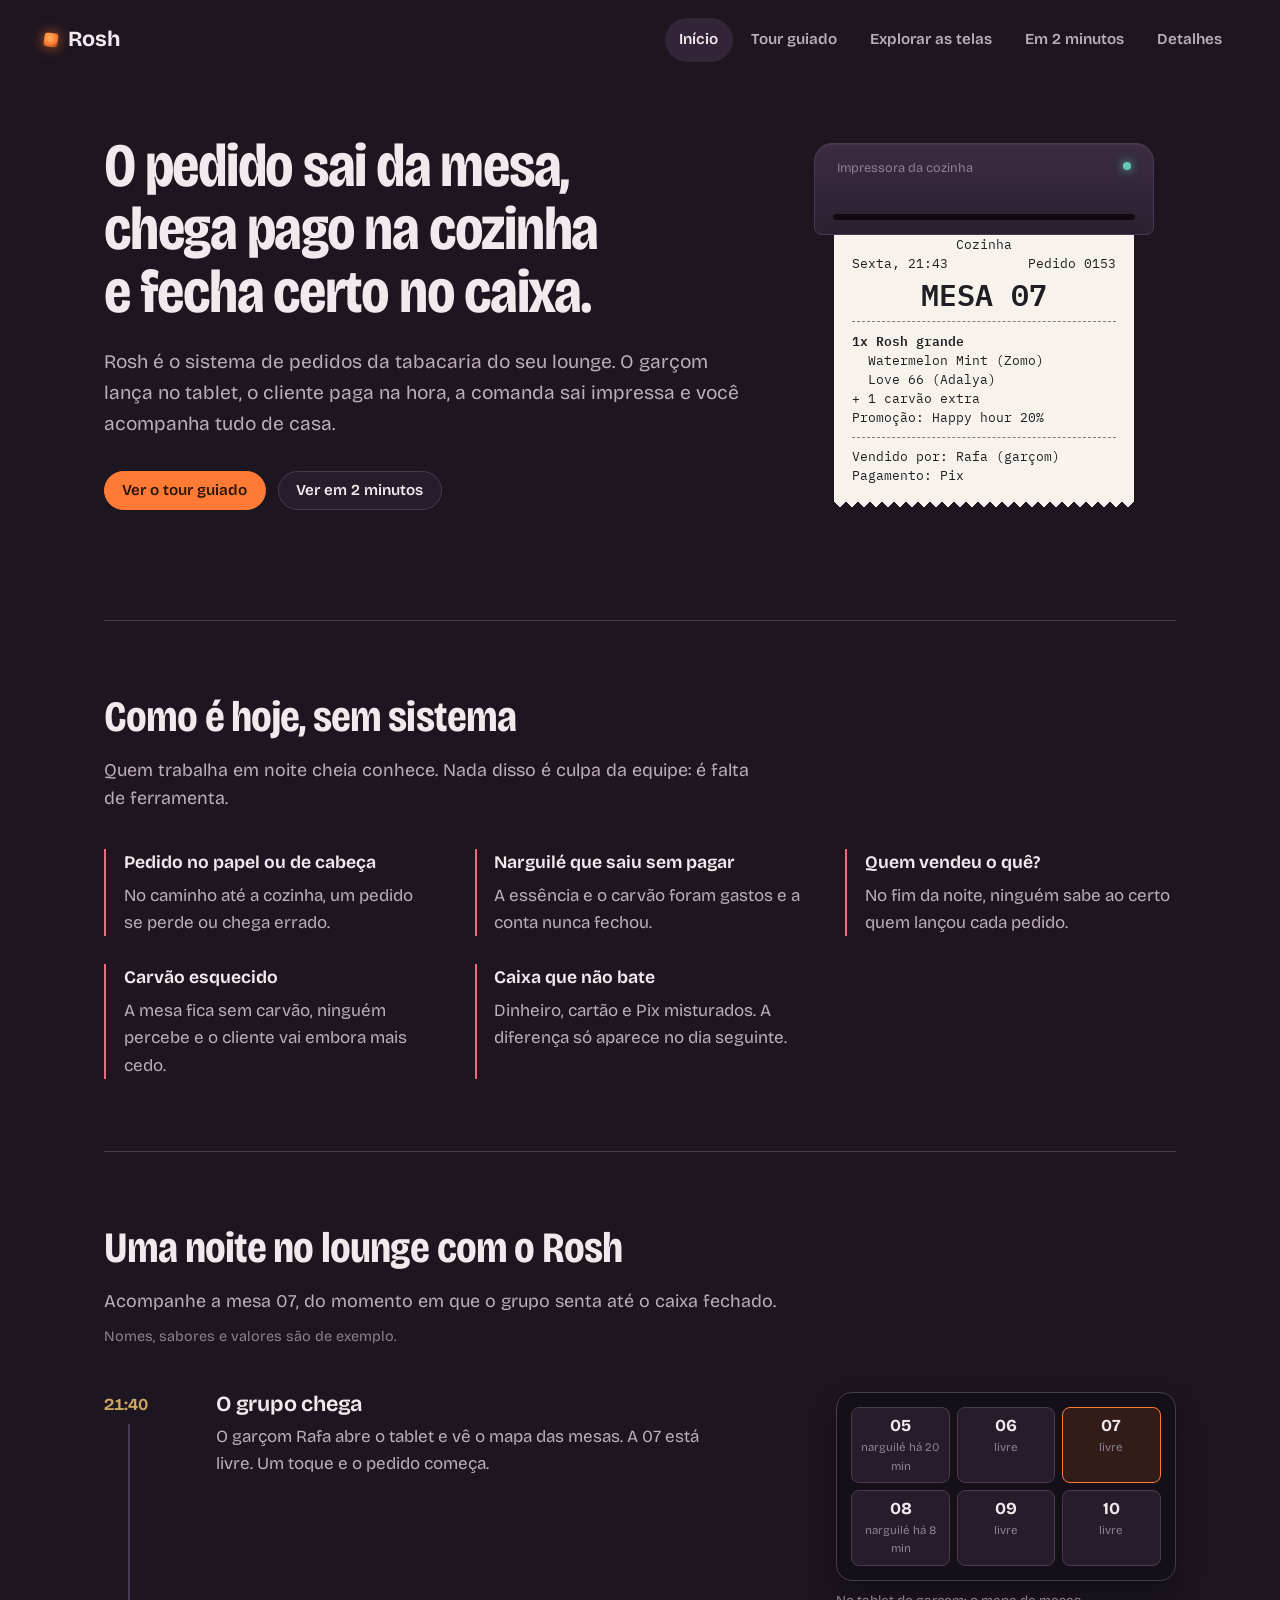
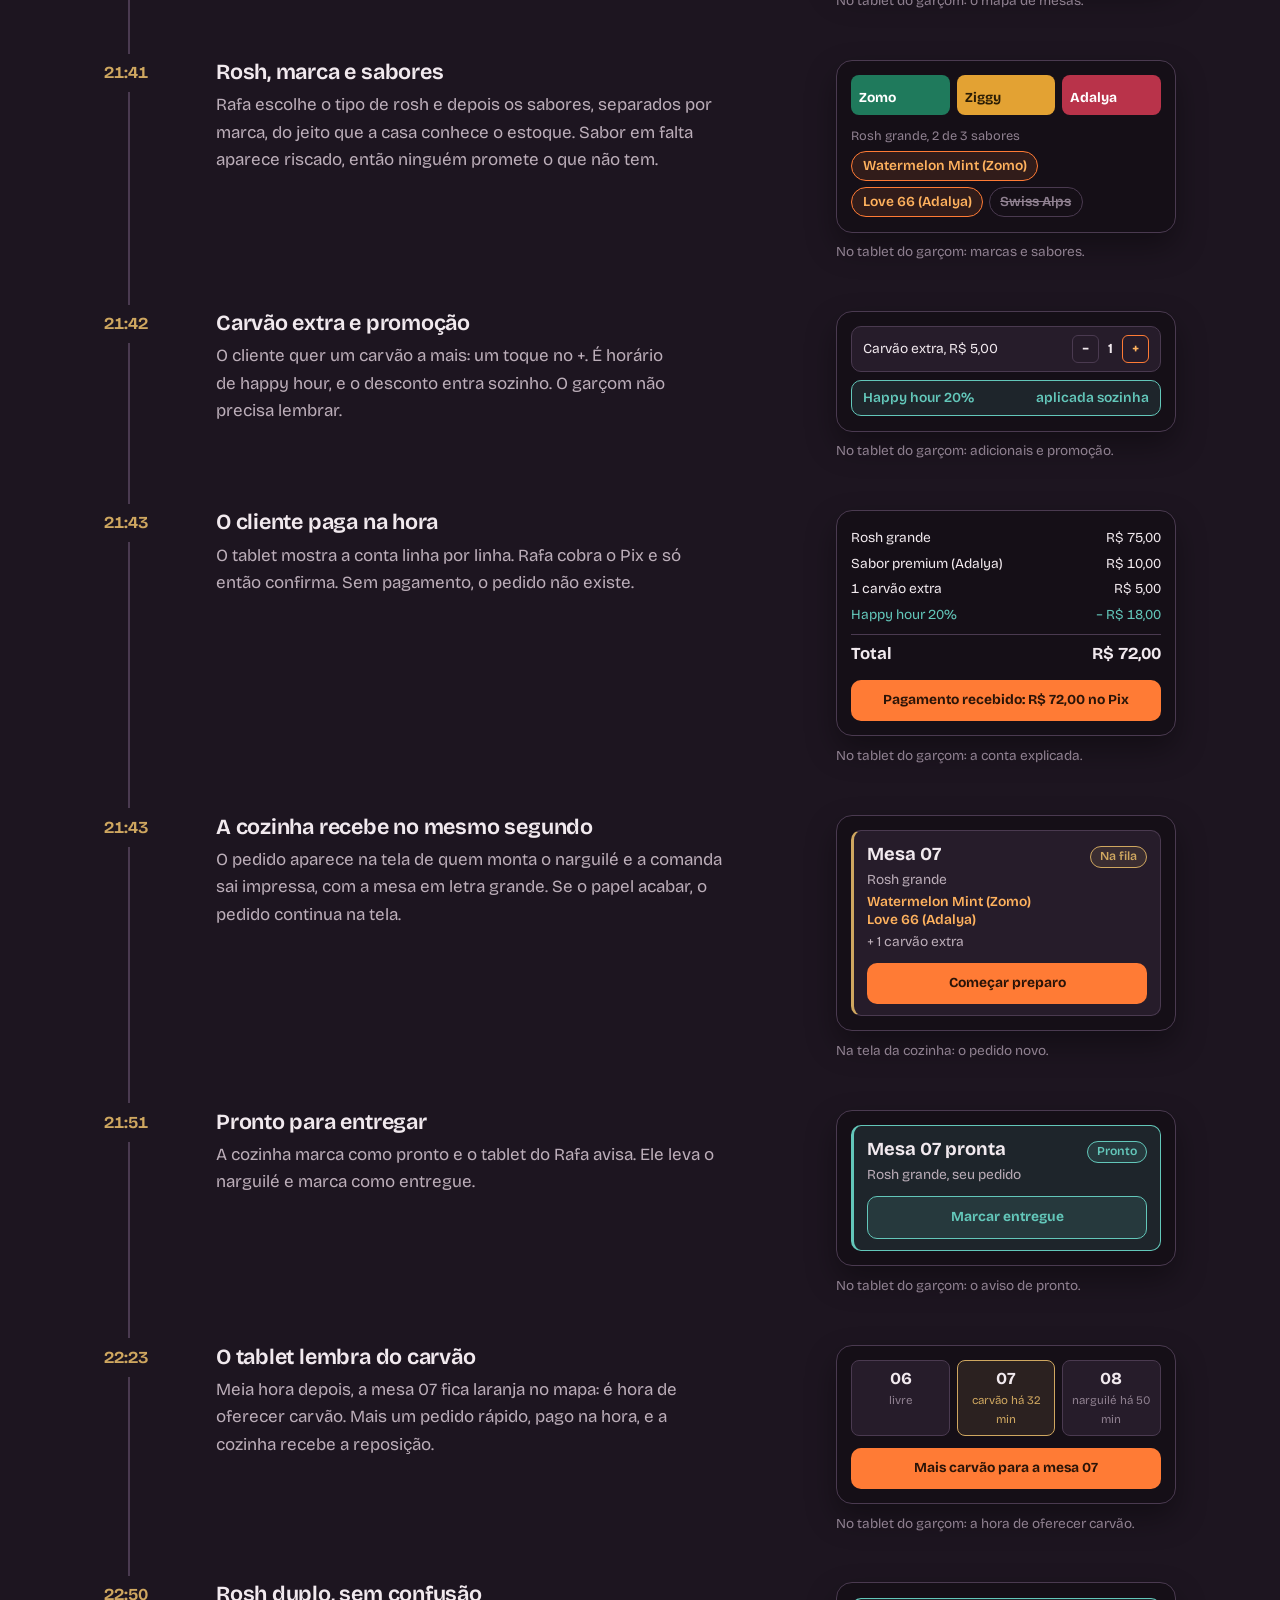
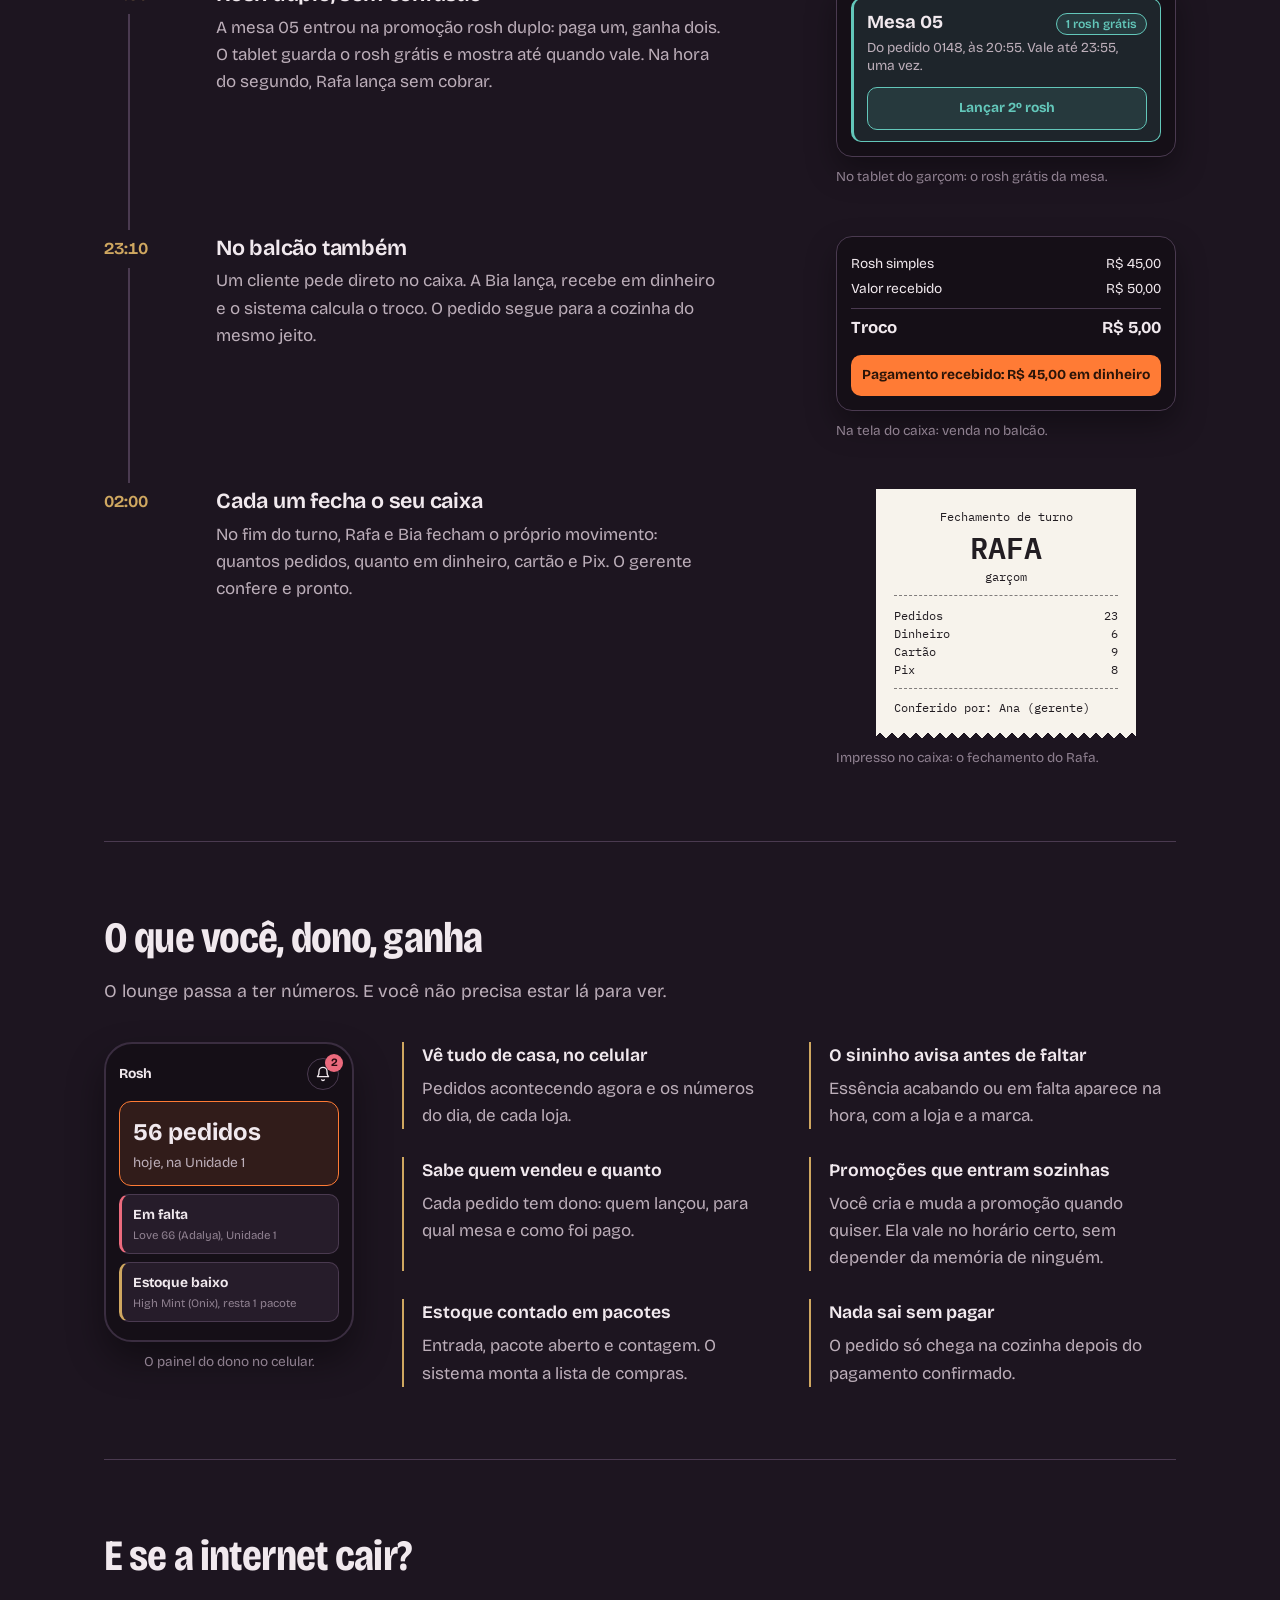
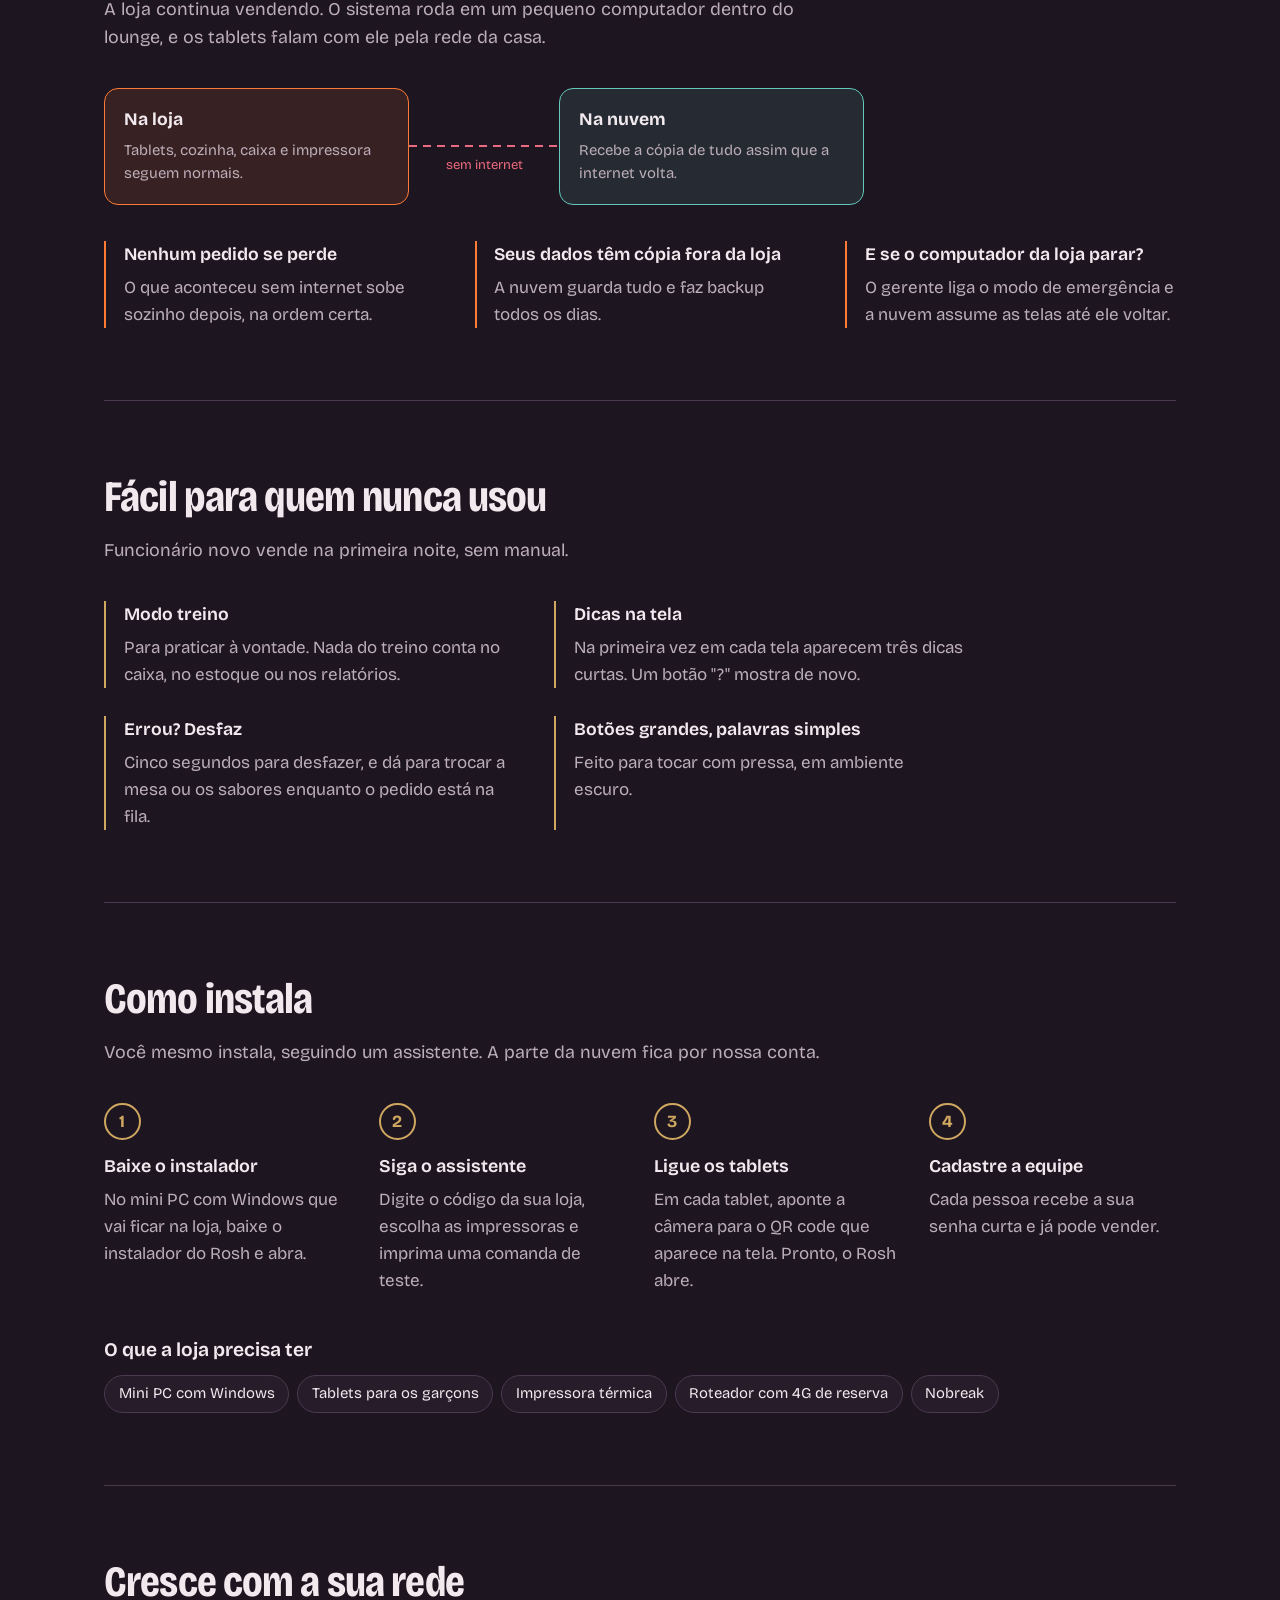
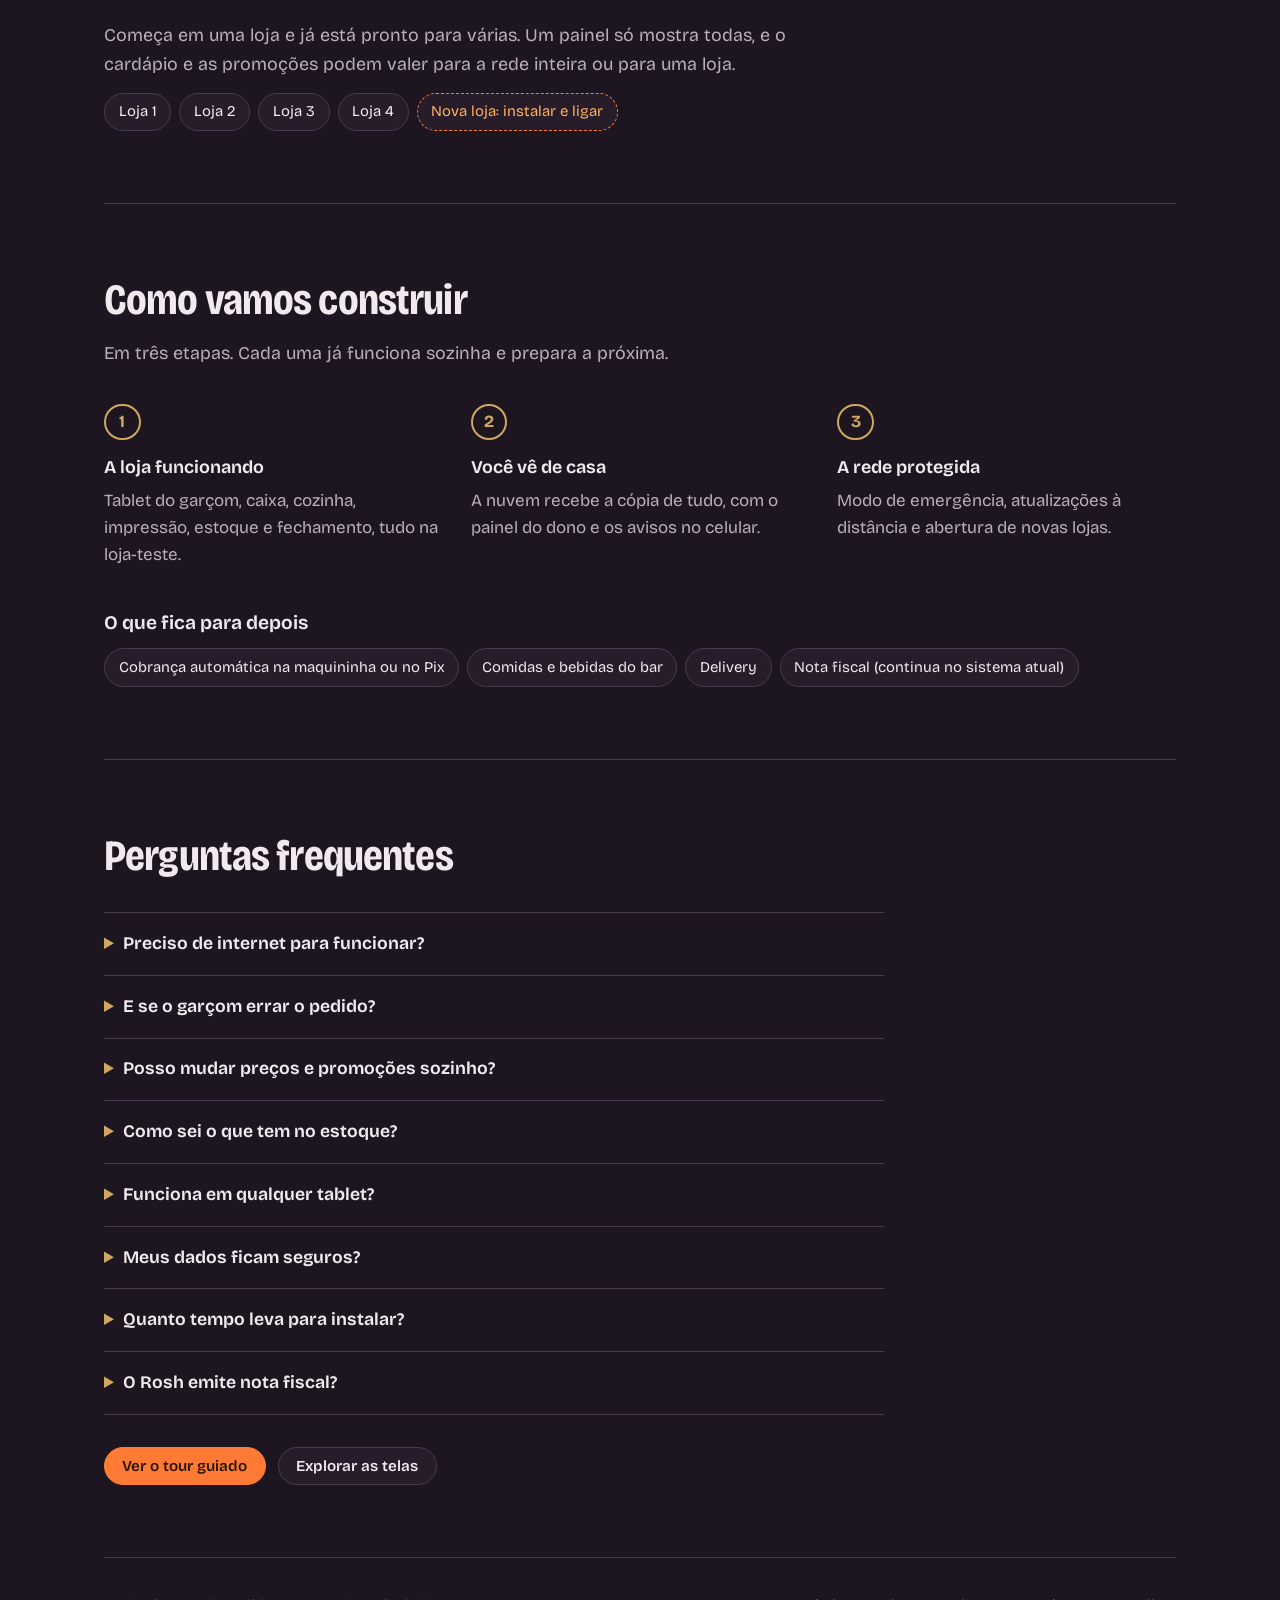
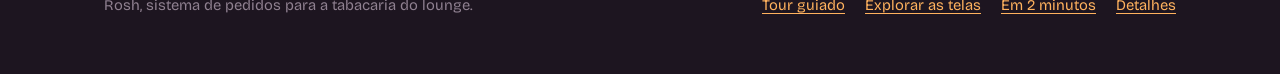
==== index.html @ 4d8fe128 "Apresentação do Rosh" ====
<!doctype html>
<html lang="pt-BR">
<head>
  <meta charset="utf-8">
  <meta name="viewport" content="width=device-width, initial-scale=1">
  <meta name="robots" content="noindex, nofollow">
  <title>Rosh: o sistema de pedidos do seu lounge</title>
  <meta name="description" content="Veja como o Rosh cuida dos pedidos de narguilé do lounge, do tablet do garçom ao fechamento do caixa.">
  <link rel="preconnect" href="https://fonts.googleapis.com">
  <link rel="preconnect" href="https://fonts.gstatic.com" crossorigin>
  <link rel="stylesheet" href="https://fonts.googleapis.com/css2?family=Bricolage+Grotesque:opsz,wdth,wght@12..96,75..100,200..800&family=IBM+Plex+Mono:wght@400;600&display=swap">
  <link rel="stylesheet" href="assets/base.css">
  <link rel="stylesheet" href="assets/nav.css">
  <link rel="stylesheet" href="assets/inicio.css">
  <link rel="stylesheet" href="assets/inicio-secoes.css">
  <link rel="stylesheet" href="assets/inicio-telas.css">
</head>
<body>

<header class="nav">
  <a class="nav__marca" href="index.html"><span class="nav__brasa" aria-hidden="true"></span>Rosh</a>
  <nav aria-label="Páginas da apresentação">
    <ul class="nav__links">
      <li><a class="nav__link" href="index.html" aria-current="page">Início</a></li>
      <li><a class="nav__link" href="tour.html">Tour guiado</a></li>
      <li><a class="nav__link" href="previa.html">Explorar as telas</a></li>
      <li><a class="nav__link" href="animacao.html">Em 2 minutos</a></li>
      <li><a class="nav__link" href="especificacao.html">Detalhes</a></li>
    </ul>
  </nav>
</header>

<main class="pagina">

  <section class="abre" aria-labelledby="titulo">
    <div>
      <h1 class="abre__titulo" id="titulo">O pedido sai da mesa, chega pago na cozinha e fecha certo no caixa.</h1>
      <p class="abre__lide">Rosh é o sistema de pedidos da tabacaria do seu lounge. O garçom lança no tablet, o cliente paga na hora, a comanda sai impressa e você acompanha tudo de casa.</p>
      <div class="abre__acoes">
        <a class="botao botao--brasa" href="tour.html">Ver o tour guiado</a>
        <a class="botao" href="animacao.html">Ver em 2 minutos</a>
      </div>
    </div>
    <div class="imp" aria-label="Exemplo de comanda impressa na cozinha">
      <div class="imp__corpo" aria-hidden="true">
        <span class="imp__nome">Impressora da cozinha</span><span class="imp__luz"></span><span class="imp__fenda"></span>
      </div>
      <div class="imp__saida">
        <div class="comanda">
          <div class="comanda__centro">Cozinha</div>
          <div class="comanda__linha"><span>Sexta, 21:43</span><span>Pedido 0153</span></div>
          <div class="comanda__mesa">MESA 07</div>
          <hr class="comanda__corte">
          <div><strong>1x Rosh grande</strong></div>
          <div>&nbsp;&nbsp;Watermelon Mint (Zomo)</div>
          <div>&nbsp;&nbsp;Love 66 (Adalya)</div>
          <div>+ 1 carvão extra</div>
          <div>Promoção: Happy hour 20%</div>
          <hr class="comanda__corte">
          <div>Vendido por: Rafa (garçom)</div>
          <div>Pagamento: Pix</div>
        </div>
      </div>
    </div>
  </section>

  <section class="parte" aria-labelledby="hoje">
    <h2 class="parte__titulo" id="hoje">Como é hoje, sem sistema</h2>
    <p class="parte__lide">Quem trabalha em noite cheia conhece. Nada disso é culpa da equipe: é falta de ferramenta.</p>
    <ul class="pontos pontos--dor">
      <li><strong>Pedido no papel ou de cabeça</strong><span>No caminho até a cozinha, um pedido se perde ou chega errado.</span></li>
      <li><strong>Narguilé que saiu sem pagar</strong><span>A essência e o carvão foram gastos e a conta nunca fechou.</span></li>
      <li><strong>Quem vendeu o quê?</strong><span>No fim da noite, ninguém sabe ao certo quem lançou cada pedido.</span></li>
      <li><strong>Carvão esquecido</strong><span>A mesa fica sem carvão, ninguém percebe e o cliente vai embora mais cedo.</span></li>
      <li><strong>Caixa que não bate</strong><span>Dinheiro, cartão e Pix misturados. A diferença só aparece no dia seguinte.</span></li>
    </ul>
  </section>

  <section class="parte" aria-labelledby="noite">
    <h2 class="parte__titulo" id="noite">Uma noite no lounge com o Rosh</h2>
    <p class="parte__lide">Acompanhe a mesa 07, do momento em que o grupo senta até o caixa fechado.</p>
    <p class="parte__nota">Nomes, sabores e valores são de exemplo.</p>

    <ol class="noite">
      <li class="passo">
        <p class="passo__hora">21:40</p>
        <div><h3 class="passo__titulo">O grupo chega</h3><p class="passo__texto">O garçom Rafa abre o tablet e vê o mapa das mesas. A 07 está livre. Um toque e o pedido começa.</p></div>
        <figure class="tela"><div class="tela__vidro" aria-hidden="true">
          <div class="t-mesas">
            <div class="t-mesa"><b>05</b><small>narguilé há 20 min</small></div>
            <div class="t-mesa"><b>06</b><small>livre</small></div>
            <div class="t-mesa t-mesa--escolhida"><b>07</b><small>livre</small></div>
            <div class="t-mesa"><b>08</b><small>narguilé há 8 min</small></div>
            <div class="t-mesa"><b>09</b><small>livre</small></div>
            <div class="t-mesa"><b>10</b><small>livre</small></div>
          </div>
        </div><figcaption>No tablet do garçom: o mapa de mesas.</figcaption></figure>
      </li>

      <li class="passo">
        <p class="passo__hora">21:41</p>
        <div><h3 class="passo__titulo">Rosh, marca e sabores</h3><p class="passo__texto">Rafa escolhe o tipo de rosh e depois os sabores, separados por marca, do jeito que a casa conhece o estoque. Sabor em falta aparece riscado, então ninguém promete o que não tem.</p></div>
        <figure class="tela"><div class="tela__vidro" aria-hidden="true">
          <div class="t-marcas t-bloco"><div class="t-marca t-marca--zomo">Zomo</div><div class="t-marca t-marca--ziggy">Ziggy</div><div class="t-marca t-marca--adalya">Adalya</div></div>
          <p class="t-rotulo">Rosh grande, 2 de 3 sabores</p>
          <div class="t-chips"><span class="t-chip">Watermelon Mint (Zomo)</span><span class="t-chip">Love 66 (Adalya)</span><span class="t-chip t-chip--falta">Swiss Alps</span></div>
        </div><figcaption>No tablet do garçom: marcas e sabores.</figcaption></figure>
      </li>

      <li class="passo">
        <p class="passo__hora">21:42</p>
        <div><h3 class="passo__titulo">Carvão extra e promoção</h3><p class="passo__texto">O cliente quer um carvão a mais: um toque no +. É horário de happy hour, e o desconto entra sozinho. O garçom não precisa lembrar.</p></div>
        <figure class="tela"><div class="tela__vidro" aria-hidden="true">
          <div class="t-qtd"><span>Carvão extra, R$ 5,00</span><span class="t-qtd__botoes"><span>−</span>1<span>+</span></span></div>
          <div class="t-promo"><span>Happy hour 20%</span><span>aplicada sozinha</span></div>
        </div><figcaption>No tablet do garçom: adicionais e promoção.</figcaption></figure>
      </li>

      <li class="passo">
        <p class="passo__hora">21:43</p>
        <div><h3 class="passo__titulo">O cliente paga na hora</h3><p class="passo__texto">O tablet mostra a conta linha por linha. Rafa cobra o Pix e só então confirma. Sem pagamento, o pedido não existe.</p></div>
        <figure class="tela"><div class="tela__vidro" aria-hidden="true">
          <div class="t-linha"><span>Rosh grande</span><span>R$ 75,00</span></div>
          <div class="t-linha"><span>Sabor premium (Adalya)</span><span>R$ 10,00</span></div>
          <div class="t-linha"><span>1 carvão extra</span><span>R$ 5,00</span></div>
          <div class="t-linha t-linha--desconto"><span>Happy hour 20%</span><span>− R$ 18,00</span></div>
          <div class="t-linha t-linha--total"><span>Total</span><span>R$ 72,00</span></div>
          <div class="t-botao">Pagamento recebido: R$ 72,00 no Pix</div>
        </div><figcaption>No tablet do garçom: a conta explicada.</figcaption></figure>
      </li>

      <li class="passo">
        <p class="passo__hora">21:43</p>
        <div><h3 class="passo__titulo">A cozinha recebe no mesmo segundo</h3><p class="passo__texto">O pedido aparece na tela de quem monta o narguilé e a comanda sai impressa, com a mesa em letra grande. Se o papel acabar, o pedido continua na tela.</p></div>
        <figure class="tela"><div class="tela__vidro" aria-hidden="true">
          <div class="t-cartao">
            <div class="t-cartao__topo"><b>Mesa 07</b><span class="t-estado">Na fila</span></div>
            <p>Rosh grande</p>
            <p class="t-destaque">Watermelon Mint (Zomo)<br>Love 66 (Adalya)</p>
            <p>+ 1 carvão extra</p>
            <div class="t-botao">Começar preparo</div>
          </div>
        </div><figcaption>Na tela da cozinha: o pedido novo.</figcaption></figure>
      </li>

      <li class="passo">
        <p class="passo__hora">21:51</p>
        <div><h3 class="passo__titulo">Pronto para entregar</h3><p class="passo__texto">A cozinha marca como pronto e o tablet do Rafa avisa. Ele leva o narguilé e marca como entregue.</p></div>
        <figure class="tela"><div class="tela__vidro" aria-hidden="true">
          <div class="t-cartao t-cartao--vidro">
            <div class="t-cartao__topo"><b>Mesa 07 pronta</b><span class="t-estado t-estado--vidro">Pronto</span></div>
            <p>Rosh grande, seu pedido</p>
            <div class="t-botao t-botao--vidro">Marcar entregue</div>
          </div>
        </div><figcaption>No tablet do garçom: o aviso de pronto.</figcaption></figure>
      </li>

      <li class="passo">
        <p class="passo__hora">22:23</p>
        <div><h3 class="passo__titulo">O tablet lembra do carvão</h3><p class="passo__texto">Meia hora depois, a mesa 07 fica laranja no mapa: é hora de oferecer carvão. Mais um pedido rápido, pago na hora, e a cozinha recebe a reposição.</p></div>
        <figure class="tela"><div class="tela__vidro" aria-hidden="true">
          <div class="t-mesas">
            <div class="t-mesa"><b>06</b><small>livre</small></div>
            <div class="t-mesa t-mesa--carvao"><b>07</b><small>carvão há 32 min</small></div>
            <div class="t-mesa"><b>08</b><small>narguilé há 50 min</small></div>
          </div>
          <div class="t-botao">Mais carvão para a mesa 07</div>
        </div><figcaption>No tablet do garçom: a hora de oferecer carvão.</figcaption></figure>
      </li>

      <li class="passo">
        <p class="passo__hora">22:50</p>
        <div><h3 class="passo__titulo">Rosh duplo, sem confusão</h3><p class="passo__texto">A mesa 05 entrou na promoção rosh duplo: paga um, ganha dois. O tablet guarda o rosh grátis e mostra até quando vale. Na hora do segundo, Rafa lança sem cobrar.</p></div>
        <figure class="tela"><div class="tela__vidro" aria-hidden="true">
          <div class="t-cartao t-cartao--vidro">
            <div class="t-cartao__topo"><b>Mesa 05</b><span class="t-estado t-estado--vidro">1 rosh grátis</span></div>
            <p>Do pedido 0148, às 20:55. Vale até 23:55, uma vez.</p>
            <div class="t-botao t-botao--vidro">Lançar 2º rosh</div>
          </div>
        </div><figcaption>No tablet do garçom: o rosh grátis da mesa.</figcaption></figure>
      </li>

      <li class="passo">
        <p class="passo__hora">23:10</p>
        <div><h3 class="passo__titulo">No balcão também</h3><p class="passo__texto">Um cliente pede direto no caixa. A Bia lança, recebe em dinheiro e o sistema calcula o troco. O pedido segue para a cozinha do mesmo jeito.</p></div>
        <figure class="tela"><div class="tela__vidro" aria-hidden="true">
          <div class="t-linha"><span>Rosh simples</span><span>R$ 45,00</span></div>
          <div class="t-linha"><span>Valor recebido</span><span>R$ 50,00</span></div>
          <div class="t-linha t-linha--total"><span>Troco</span><span>R$ 5,00</span></div>
          <div class="t-botao">Pagamento recebido: R$ 45,00 em dinheiro</div>
        </div><figcaption>Na tela do caixa: venda no balcão.</figcaption></figure>
      </li>

      <li class="passo">
        <p class="passo__hora">02:00</p>
        <div><h3 class="passo__titulo">Cada um fecha o seu caixa</h3><p class="passo__texto">No fim do turno, Rafa e Bia fecham o próprio movimento: quantos pedidos, quanto em dinheiro, cartão e Pix. O gerente confere e pronto.</p></div>
        <figure class="tela">
          <div class="comanda" aria-hidden="true">
            <div class="comanda__centro">Fechamento de turno</div>
            <div class="comanda__mesa">RAFA</div>
            <div class="comanda__centro">garçom</div>
            <hr class="comanda__corte">
            <div class="comanda__linha"><span>Pedidos</span><span>23</span></div>
            <div class="comanda__linha"><span>Dinheiro</span><span>6</span></div>
            <div class="comanda__linha"><span>Cartão</span><span>9</span></div>
            <div class="comanda__linha"><span>Pix</span><span>8</span></div>
            <hr class="comanda__corte">
            <div>Conferido por: Ana (gerente)</div>
          </div>
          <figcaption>Impresso no caixa: o fechamento do Rafa.</figcaption>
        </figure>
      </li>
    </ol>
  </section>

  <section class="parte" aria-labelledby="dono">
    <h2 class="parte__titulo" id="dono">O que você, dono, ganha</h2>
    <p class="parte__lide">O lounge passa a ter números. E você não precisa estar lá para ver.</p>
    <div class="dono">
      <figure class="cel">
        <div class="cel__corpo" aria-hidden="true">
          <div class="cel__topo"><span>Rosh</span><span class="cel__sino"><svg viewBox="0 0 24 24" fill="none" stroke="currentColor" stroke-width="2"><path d="M6 8a6 6 0 0 1 12 0c0 7 3 8 3 8H3s3-1 3-8M10 20a2 2 0 0 0 4 0"/></svg><b>2</b></span></div>
          <div class="cel__numero"><b>56 pedidos</b><span>hoje, na Unidade 1</span></div>
          <div class="cel__aviso"><strong>Em falta</strong><small>Love 66 (Adalya), Unidade 1</small></div>
          <div class="cel__aviso cel__aviso--baixo"><strong>Estoque baixo</strong><small>High Mint (Onix), resta 1 pacote</small></div>
        </div>
        <figcaption>O painel do dono no celular.</figcaption>
      </figure>
      <ul class="pontos">
        <li><strong>Vê tudo de casa, no celular</strong><span>Pedidos acontecendo agora e os números do dia, de cada loja.</span></li>
        <li><strong>O sininho avisa antes de faltar</strong><span>Essência acabando ou em falta aparece na hora, com a loja e a marca.</span></li>
        <li><strong>Sabe quem vendeu e quanto</strong><span>Cada pedido tem dono: quem lançou, para qual mesa e como foi pago.</span></li>
        <li><strong>Promoções que entram sozinhas</strong><span>Você cria e muda a promoção quando quiser. Ela vale no horário certo, sem depender da memória de ninguém.</span></li>
        <li><strong>Estoque contado em pacotes</strong><span>Entrada, pacote aberto e contagem. O sistema monta a lista de compras.</span></li>
        <li><strong>Nada sai sem pagar</strong><span>O pedido só chega na cozinha depois do pagamento confirmado.</span></li>
      </ul>
    </div>
  </section>

  <section class="parte" aria-labelledby="internet">
    <h2 class="parte__titulo" id="internet">E se a internet cair?</h2>
    <p class="parte__lide">A loja continua vendendo. O sistema roda em um pequeno computador dentro do lounge, e os tablets falam com ele pela rede da casa.</p>
    <div class="elo" role="img" aria-label="A loja continua funcionando mesmo sem ligação com a nuvem">
      <div class="elo__lado elo__lado--loja"><strong>Na loja</strong><span>Tablets, cozinha, caixa e impressora seguem normais.</span></div>
      <div class="elo__fio"></div>
      <div class="elo__lado elo__lado--nuvem"><strong>Na nuvem</strong><span>Recebe a cópia de tudo assim que a internet volta.</span></div>
    </div>
    <ul class="pontos pontos--loja">
      <li><strong>Nenhum pedido se perde</strong><span>O que aconteceu sem internet sobe sozinho depois, na ordem certa.</span></li>
      <li><strong>Seus dados têm cópia fora da loja</strong><span>A nuvem guarda tudo e faz backup todos os dias.</span></li>
      <li><strong>E se o computador da loja parar?</strong><span>O gerente liga o modo de emergência e a nuvem assume as telas até ele voltar.</span></li>
    </ul>
  </section>

  <section class="parte" aria-labelledby="facil">
    <h2 class="parte__titulo" id="facil">Fácil para quem nunca usou</h2>
    <p class="parte__lide">Funcionário novo vende na primeira noite, sem manual.</p>
    <ul class="pontos pontos--pares">
      <li><strong>Modo treino</strong><span>Para praticar à vontade. Nada do treino conta no caixa, no estoque ou nos relatórios.</span></li>
      <li><strong>Dicas na tela</strong><span>Na primeira vez em cada tela aparecem três dicas curtas. Um botão "?" mostra de novo.</span></li>
      <li><strong>Errou? Desfaz</strong><span>Cinco segundos para desfazer, e dá para trocar a mesa ou os sabores enquanto o pedido está na fila.</span></li>
      <li><strong>Botões grandes, palavras simples</strong><span>Feito para tocar com pressa, em ambiente escuro.</span></li>
    </ul>
  </section>

  <section class="parte" aria-labelledby="instala">
    <h2 class="parte__titulo" id="instala">Como instala</h2>
    <p class="parte__lide">Você mesmo instala, seguindo um assistente. A parte da nuvem fica por nossa conta.</p>
    <ol class="numerados">
      <li><strong>Baixe o instalador</strong><span>No mini PC com Windows que vai ficar na loja, baixe o instalador do Rosh e abra.</span></li>
      <li><strong>Siga o assistente</strong><span>Digite o código da sua loja, escolha as impressoras e imprima uma comanda de teste.</span></li>
      <li><strong>Ligue os tablets</strong><span>Em cada tablet, aponte a câmera para o QR code que aparece na tela. Pronto, o Rosh abre.</span></li>
      <li><strong>Cadastre a equipe</strong><span>Cada pessoa recebe a sua senha curta e já pode vender.</span></li>
    </ol>
    <h3 class="subtitulo">O que a loja precisa ter</h3>
    <ul class="etiquetas">
      <li>Mini PC com Windows</li><li>Tablets para os garçons</li><li>Impressora térmica</li><li>Roteador com 4G de reserva</li><li>Nobreak</li>
    </ul>
  </section>

  <section class="parte" aria-labelledby="rede">
    <h2 class="parte__titulo" id="rede">Cresce com a sua rede</h2>
    <p class="parte__lide">Começa em uma loja e já está pronto para várias. Um painel só mostra todas, e o cardápio e as promoções podem valer para a rede inteira ou para uma loja.</p>
    <ul class="etiquetas etiquetas--nova">
      <li>Loja 1</li><li>Loja 2</li><li>Loja 3</li><li>Loja 4</li><li>Nova loja: instalar e ligar</li>
    </ul>
  </section>

  <section class="parte" aria-labelledby="etapas">
    <h2 class="parte__titulo" id="etapas">Como vamos construir</h2>
    <p class="parte__lide">Em três etapas. Cada uma já funciona sozinha e prepara a próxima.</p>
    <ol class="numerados">
      <li><strong>A loja funcionando</strong><span>Tablet do garçom, caixa, cozinha, impressão, estoque e fechamento, tudo na loja-teste.</span></li>
      <li><strong>Você vê de casa</strong><span>A nuvem recebe a cópia de tudo, com o painel do dono e os avisos no celular.</span></li>
      <li><strong>A rede protegida</strong><span>Modo de emergência, atualizações à distância e abertura de novas lojas.</span></li>
    </ol>
    <h3 class="subtitulo">O que fica para depois</h3>
    <ul class="etiquetas">
      <li>Cobrança automática na maquininha ou no Pix</li><li>Comidas e bebidas do bar</li><li>Delivery</li><li>Nota fiscal (continua no sistema atual)</li>
    </ul>
  </section>

  <section class="parte" aria-labelledby="perguntas">
    <h2 class="parte__titulo" id="perguntas">Perguntas frequentes</h2>
    <div class="faq">
      <details><summary>Preciso de internet para funcionar?</summary><p>Para vender, não. A loja funciona pela rede interna. A internet serve para você acompanhar de casa e para a cópia de segurança. Com um chip 4G de reserva no roteador, nem isso para.</p></details>
      <details><summary>E se o garçom errar o pedido?</summary><p>Ele tem cinco segundos para desfazer. Depois disso, ainda pode trocar a mesa ou os sabores enquanto a cozinha não começou. Para cancelar um pedido pago, ele pede ao gerente pelo tablet, e o gerente aprova até pelo celular.</p></details>
      <details><summary>Posso mudar preços e promoções sozinho?</summary><p>Sim. Na tela de configuração você cria e edita marcas, sabores, tipos de rosh, adicionais e promoções. A mudança aparece na hora nos tablets.</p></details>
      <details><summary>Como sei o que tem no estoque?</summary><p>Cada essência tem a quantidade de pacotes e um mínimo. A cozinha avisa quando abre um pacote, e o sininho mostra o que está acabando. A lista de compras se monta sozinha.</p></details>
      <details><summary>Funciona em qualquer tablet?</summary><p>Em tablets Android comuns, de 8 a 10 polegadas, com o navegador atualizado. Não precisa baixar nada em loja de aplicativos.</p></details>
      <details><summary>Meus dados ficam seguros?</summary><p>Cada pessoa entra com a própria senha curta, então ninguém vende no nome de outro. Só o gerente cancela pedido ou dá desconto fora das promoções, e tudo fica registrado. A nuvem guarda uma cópia com backup diário.</p></details>
      <details><summary>Quanto tempo leva para instalar?</summary><p>O assistente tem poucos passos. O que mais toma tempo é cadastrar o cardápio de verdade da casa: marcas, sabores, preços e a equipe. Combinamos isso juntos antes da primeira noite.</p></details>
      <details><summary>O Rosh emite nota fiscal?</summary><p>Não. O pagamento continua na sua maquininha ou no Pix, e a nota fiscal continua no sistema que você já usa. O Rosh registra quem vendeu, o valor e a forma de pagamento.</p></details>
    </div>
    <div class="fecho">
      <a class="botao botao--brasa" href="tour.html">Ver o tour guiado</a>
      <a class="botao" href="previa.html">Explorar as telas</a>
    </div>
  </section>

  <footer class="pe">
    <p>Rosh, sistema de pedidos para a tabacaria do lounge.</p>
    <nav aria-label="Outras páginas">
      <a href="tour.html">Tour guiado</a><a href="previa.html">Explorar as telas</a><a href="animacao.html">Em 2 minutos</a><a href="especificacao.html">Detalhes</a>
    </nav>
  </footer>
</main>

</body>
</html>
---- assets/base.css ----
/* Base visual compartilhada: especificacao.html e animacao.html */

:root {
  /* Ambiente do lounge */
  --fumo: #1d1520;
  --fumo-2: #261c2a;
  --fumo-3: #322537;
  --linha: #4a3a50;
  --texto: #f1e9ee;
  --texto-2: #bcaeb9;
  --texto-3: #8f8090;

  /* Cor com significado: brasa = loja, vidro = nuvem, latão = estrutura */
  --brasa: #ff7b35;
  --brasa-2: #ffb25e;
  --brasa-fundo: rgba(255, 123, 53, 0.12);
  --vidro: #63c7ba;
  --vidro-fundo: rgba(99, 199, 186, 0.12);
  --latao: #cfa760;
  --latao-fundo: rgba(207, 167, 96, 0.12);
  --recusa: #ec6a7d;
  --recusa-fundo: rgba(236, 106, 125, 0.12);

  /* Comanda térmica */
  --papel: #f7f3ec;
  --tinta: #221d22;

  --fonte: "Bricolage Grotesque", "Segoe UI", system-ui, sans-serif;
  --fonte-comanda: "IBM Plex Mono", "Consolas", monospace;

  --raio-s: 6px;
  --raio-m: 14px;
  --medida: 68ch;
}

*,
*::before,
*::after {
  box-sizing: border-box;
}

html {
  -webkit-text-size-adjust: 100%;
  scroll-behavior: smooth;
}

body {
  margin: 0;
  background: var(--fumo);
  color: var(--texto);
  font-family: var(--fonte);
  font-size: 1.0625rem;
  line-height: 1.6;
  font-optical-sizing: auto;
  -webkit-font-smoothing: antialiased;
}

h1,
h2,
h3,
h4 {
  font-family: var(--fonte);
  line-height: 1.12;
  margin: 0;
  text-wrap: balance;
}

p {
  margin: 0;
  text-wrap: pretty;
}

a {
  color: var(--brasa-2);
  text-decoration-thickness: 1px;
  text-underline-offset: 3px;
}

a:hover {
  color: var(--texto);
}

:focus-visible {
  outline: 2px solid var(--brasa-2);
  outline-offset: 3px;
  border-radius: 4px;
}

::selection {
  background: var(--brasa);
  color: var(--fumo);
}

.botao {
  display: inline-flex;
  align-items: center;
  gap: 0.5em;
  padding: 0.7em 1.15em;
  border-radius: 999px;
  border: 1px solid var(--linha);
  background: var(--fumo-2);
  color: var(--texto);
  font: 600 0.95rem/1 var(--fonte);
  text-decoration: none;
  cursor: pointer;
  transition: background-color 0.2s, border-color 0.2s;
}

.botao:hover {
  background: var(--fumo-3);
  border-color: var(--texto-3);
  color: var(--texto);
}

.botao--brasa {
  background: var(--brasa);
  border-color: var(--brasa);
  color: #2a1408;
}

.botao--brasa:hover {
  background: var(--brasa-2);
  border-color: var(--brasa-2);
  color: #2a1408;
}

/* Links entre as páginas da apresentação */
.topo__links {
  display: flex;
  flex-wrap: wrap;
  justify-content: flex-end;
  gap: 0.5rem;
}

@media (max-width: 600px) {
  .topo__links .botao {
    font-size: 0.8rem;
    padding: 0.55em 0.8em;
  }
}

/* Comanda térmica: o papel que sai na cozinha */
.comanda {
  width: 100%;
  max-width: 300px;
  background: var(--papel);
  color: var(--tinta);
  font-family: var(--fonte-comanda);
  font-size: 0.82rem;
  line-height: 1.45;
  padding: 1.1rem 1.15rem 1.4rem;
  box-shadow: 0 18px 40px rgba(0, 0, 0, 0.45);
  /* Borda serrilhada do corte da bobina */
  -webkit-mask: linear-gradient(#000 0 0) top / 100% calc(100% - 8px) no-repeat,
    conic-gradient(from -45deg at bottom, #0000, #000 1deg 89deg, #0000 90deg) bottom / 12px 8px repeat-x;
  mask: linear-gradient(#000 0 0) top / 100% calc(100% - 8px) no-repeat,
    conic-gradient(from -45deg at bottom, #0000, #000 1deg 89deg, #0000 90deg) bottom / 12px 8px repeat-x;
}

.comanda__mesa {
  font-size: 1.9rem;
  font-weight: 600;
  line-height: 1.1;
  text-align: center;
  margin: 0.35rem 0 0.2rem;
}

.comanda__centro {
  text-align: center;
}

.comanda__corte {
  border: 0;
  border-top: 1px dashed currentColor;
  opacity: 0.55;
  margin: 0.6rem 0;
}

.comanda__linha {
  display: flex;
  justify-content: space-between;
  gap: 1rem;
}

.comanda strong {
  font-weight: 600;
}

@media (prefers-reduced-motion: reduce) {
  html {
    scroll-behavior: auto;
  }

  *,
  *::before,
  *::after {
    animation-duration: 0.01ms !important;
    animation-iteration-count: 1 !important;
    transition-duration: 0.01ms !important;
  }
}
---- assets/nav.css ----
/* Navegação compartilhada entre as páginas da apresentação */

.nav {
  display: flex;
  flex-wrap: wrap;
  align-items: center;
  justify-content: space-between;
  gap: 0.75rem 1.5rem;
  max-width: 1240px;
  margin: 0 auto;
  padding: 1.1rem 1.5rem;
}

.nav__marca {
  display: inline-flex;
  align-items: center;
  gap: 0.6rem;
  color: var(--texto);
  text-decoration: none;
  font-weight: 700;
  font-size: 1.35rem;
  letter-spacing: -0.01em;
}

/* Carvão aceso: o símbolo da marca */
.nav__brasa {
  width: 14px;
  height: 14px;
  border-radius: 3px;
  background: radial-gradient(circle at 40% 35%, var(--brasa-2), var(--brasa) 55%, #7a2a0c);
  box-shadow: 0 0 14px rgba(255, 123, 53, 0.7);
  transform: rotate(8deg);
}

.nav__links {
  display: flex;
  flex-wrap: wrap;
  gap: 0.25rem;
  margin: 0;
  padding: 0;
  list-style: none;
}

.nav__link {
  display: inline-flex;
  align-items: center;
  min-height: 2.75rem;
  padding: 0 0.95em;
  border-radius: 999px;
  color: var(--texto-2);
  font-weight: 600;
  font-size: 0.95rem;
  text-decoration: none;
}

.nav__link:hover {
  color: var(--texto);
  background: var(--fumo-2);
}

.nav__link[aria-current="page"] {
  color: var(--texto);
  background: var(--fumo-3);
}

@media (max-width: 600px) {
  .nav {
    padding: 0.9rem 1rem;
  }

  .nav__link {
    padding: 0 0.7em;
    font-size: 0.88rem;
  }
}

@media print {
  .nav__links {
    display: none;
  }
}
---- assets/inicio.css ----
/* Página inicial: a história de uma noite no lounge. Telinhas em inicio-telas.css; seções finais em inicio-secoes.css */

.pagina {
  max-width: 1120px;
  margin: 0 auto;
  padding: 0 1.5rem;
}

/* Abertura */
.abre {
  display: grid;
  grid-template-columns: minmax(0, 1.25fr) minmax(0, 0.75fr);
  gap: 3rem;
  align-items: start;
  padding: 3.5rem 0 4.5rem;
}

.abre__titulo {
  font-size: clamp(2.3rem, 4.8vw, 4rem);
  font-weight: 700;
  font-variation-settings: "wdth" 82;
  letter-spacing: -0.02em;
  line-height: 1.02;
}

.abre__lide {
  margin-top: 1.5rem;
  max-width: 54ch;
  font-size: 1.2rem;
  color: var(--texto-2);
}

.abre__acoes {
  display: flex;
  flex-wrap: wrap;
  gap: 0.75rem;
  margin-top: 2rem;
}

/* Impressora com a comanda saindo: o elemento marcante da página */
.imp {
  display: flex;
  flex-direction: column;
  align-items: center;
  padding-top: 0.5rem;
}

.imp__corpo {
  position: relative;
  z-index: 2;
  width: 100%;
  max-width: 340px;
  height: 92px;
  border-radius: 18px 18px 8px 8px;
  background: linear-gradient(180deg, #3a2d40, #2a2030);
  border: 1px solid var(--linha);
  box-shadow: inset 0 1px 0 rgba(255, 255, 255, 0.06);
}

.imp__nome {
  position: absolute;
  top: 14px;
  left: 22px;
  font-size: 0.8rem;
  color: var(--texto-3);
}

.imp__luz {
  position: absolute;
  top: 18px;
  right: 22px;
  width: 8px;
  height: 8px;
  border-radius: 50%;
  background: var(--vidro);
  box-shadow: 0 0 10px var(--vidro);
}

.imp__fenda {
  position: absolute;
  left: 18px;
  right: 18px;
  bottom: 14px;
  height: 6px;
  border-radius: 3px;
  background: #0f0a10;
}

.imp__saida {
  display: flex;
  justify-content: center;
  width: 100%;
  max-width: 300px;
  margin-top: -18px;
  padding-bottom: 40px;
  overflow: hidden;
}

.imp__saida .comanda {
  animation: sair-papel 2.6s steps(26, end) 0.5s both;
}

@keyframes sair-papel {
  from {
    transform: translateY(-100%);
  }
  to {
    transform: translateY(0);
  }
}

/* Partes da página */
.parte {
  padding: 4.5rem 0;
  border-top: 1px solid var(--linha);
}

.parte__titulo {
  font-size: clamp(1.9rem, 3.6vw, 2.7rem);
  font-weight: 700;
  font-variation-settings: "wdth" 82;
  letter-spacing: -0.02em;
}

.parte__lide {
  margin-top: 0.9rem;
  max-width: 60ch;
  font-size: 1.12rem;
  color: var(--texto-2);
}

.parte__nota {
  margin-top: 0.6rem;
  font-size: 0.9rem;
  color: var(--texto-3);
}

/* Listas de pontos curtos, com um fio colorido que diz o tom */
.pontos {
  display: grid;
  grid-template-columns: repeat(auto-fit, minmax(240px, 1fr));
  gap: 1.75rem 2.5rem;
  margin: 2.25rem 0 0;
  padding: 0;
  list-style: none;
}

.pontos li {
  padding-left: 1.1rem;
  border-left: 2px solid var(--latao);
}

.pontos--dor li {
  border-left-color: var(--recusa);
}

.pontos--loja li {
  border-left-color: var(--brasa);
}

/* Quatro pontos ficam melhor em dois pares do que em 3 + 1 */
.pontos--pares {
  grid-template-columns: repeat(2, minmax(0, 1fr));
  max-width: 860px;
}

.pontos strong {
  display: block;
  font-size: 1.1rem;
  font-weight: 650;
}

.pontos span {
  display: block;
  margin-top: 0.3rem;
  color: var(--texto-2);
}

/* A noite: sequência real, marcada pelo relógio */
.noite {
  margin: 2.75rem 0 0;
  padding: 0;
  list-style: none;
}

.passo {
  position: relative;
  display: grid;
  grid-template-columns: 5rem minmax(0, 1fr) minmax(0, 340px);
  gap: 1.5rem 2rem;
  align-items: start;
  padding-bottom: 3rem;
}

.passo::before {
  content: "";
  position: absolute;
  left: 1.5rem;
  top: 2rem;
  bottom: 0.4rem;
  border-left: 2px solid var(--linha);
}

.passo:last-child {
  padding-bottom: 0;
}

.passo:last-child::before {
  display: none;
}

.passo__hora {
  font-size: 1.05rem;
  font-weight: 650;
  font-variant-numeric: tabular-nums;
  color: var(--latao);
}

.passo__titulo {
  font-size: 1.35rem;
  font-weight: 650;
  letter-spacing: -0.01em;
}

.passo__texto {
  margin-top: 0.45rem;
  max-width: 46ch;
  color: var(--texto-2);
}

@media (max-width: 900px) {
  .abre {
    grid-template-columns: minmax(0, 1fr);
    gap: 2rem;
    padding-top: 2rem;
  }

  .passo {
    grid-template-columns: 4rem minmax(0, 1fr);
  }

  .passo .tela {
    grid-column: 2;
  }

  .passo::before {
    left: 1.2rem;
  }
}

@media (max-width: 600px) {
  body {
    font-size: 1rem;
  }

  .pagina {
    padding: 0 1rem;
  }

  .pontos--pares {
    grid-template-columns: minmax(0, 1fr);
  }

  .parte {
    padding: 3.25rem 0;
  }

  .passo {
    grid-template-columns: minmax(0, 1fr);
    gap: 0.6rem;
    padding-bottom: 2.5rem;
  }

  .passo .tela {
    grid-column: 1;
    margin-top: 0.4rem;
  }

  .passo::before {
    display: none;
  }
}
---- assets/inicio-secoes.css ----
/* Página inicial: dono, internet, instalação, etapas, perguntas e rodapé */

/* O que o dono ganha */
.dono {
  display: grid;
  grid-template-columns: 250px minmax(0, 1fr);
  gap: 3rem;
  align-items: start;
  margin-top: 2.25rem;
}

.dono .pontos {
  margin-top: 0;
}

/* Loja e nuvem quando a internet cai */
.elo {
  display: grid;
  grid-template-columns: minmax(0, 1fr) 150px minmax(0, 1fr);
  align-items: center;
  max-width: 760px;
  margin-top: 2.25rem;
}

.elo__lado {
  padding: 1.1rem 1.2rem;
  border-radius: var(--raio-m);
  border: 1px solid;
}

.elo__lado--loja {
  border-color: var(--brasa);
  background: var(--brasa-fundo);
}

.elo__lado--nuvem {
  border-color: var(--vidro);
  background: var(--vidro-fundo);
}

.elo__lado strong {
  display: block;
  font-size: 1.1rem;
}

.elo__lado span {
  display: block;
  margin-top: 0.25rem;
  font-size: 0.93rem;
  color: var(--texto-2);
}

.elo__fio {
  position: relative;
  height: 2px;
  background: repeating-linear-gradient(90deg, var(--recusa) 0 8px, transparent 8px 14px);
}

.elo__fio::after {
  content: "sem internet";
  position: absolute;
  left: 50%;
  top: 0.6rem;
  transform: translateX(-50%);
  white-space: nowrap;
  font-size: 0.82rem;
  color: var(--recusa);
}

/* Passos numerados: instalação e etapas são sequências de verdade */
.numerados {
  display: grid;
  grid-template-columns: repeat(auto-fit, minmax(210px, 1fr));
  gap: 1.75rem;
  margin: 2.25rem 0 0;
  padding: 0;
  list-style: none;
  counter-reset: n;
}

.numerados li {
  counter-increment: n;
}

.numerados li::before {
  content: counter(n);
  display: grid;
  place-items: center;
  width: 2.3rem;
  height: 2.3rem;
  margin-bottom: 0.8rem;
  border-radius: 50%;
  border: 2px solid var(--latao);
  font-weight: 700;
  color: var(--latao);
}

.numerados strong {
  display: block;
  font-size: 1.12rem;
  font-weight: 650;
}

.numerados span {
  display: block;
  margin-top: 0.3rem;
  color: var(--texto-2);
}

.subtitulo {
  margin-top: 2.75rem;
  font-size: 1.2rem;
  font-weight: 650;
}

.etiquetas {
  display: flex;
  flex-wrap: wrap;
  gap: 0.5rem;
  margin: 0.9rem 0 0;
  padding: 0;
  list-style: none;
}

.etiquetas li {
  padding: 0.4rem 0.85rem;
  border-radius: 999px;
  border: 1px solid var(--linha);
  background: var(--fumo-2);
  font-size: 0.93rem;
}

.etiquetas--nova li:last-child {
  border-style: dashed;
  border-color: var(--brasa);
  color: var(--brasa-2);
}

/* Perguntas frequentes */
.faq {
  max-width: 780px;
  margin-top: 2rem;
  border-top: 1px solid var(--linha);
}

.faq details {
  border-bottom: 1px solid var(--linha);
}

.faq summary {
  padding: 1.05rem 0;
  font-size: 1.1rem;
  font-weight: 650;
  cursor: pointer;
}

.faq summary::marker {
  color: var(--latao);
}

.faq p {
  padding: 0 0 1.2rem 1.15rem;
  max-width: 64ch;
  color: var(--texto-2);
}

.fecho {
  display: flex;
  flex-wrap: wrap;
  gap: 0.75rem;
  margin-top: 2rem;
}

.pe {
  display: flex;
  flex-wrap: wrap;
  justify-content: space-between;
  gap: 0.75rem 2rem;
  padding: 2.25rem 0 3.5rem;
  border-top: 1px solid var(--linha);
  font-size: 0.92rem;
  color: var(--texto-3);
}

.pe nav {
  display: flex;
  flex-wrap: wrap;
  gap: 0.4rem 1.25rem;
}

@media (max-width: 900px) {
  .dono {
    grid-template-columns: minmax(0, 1fr);
    gap: 2rem;
  }
}

@media (max-width: 600px) {
  .elo {
    grid-template-columns: minmax(0, 1fr);
    gap: 2.2rem;
  }

  .elo__fio {
    width: 2px;
    height: 2.2rem;
    margin: -1.6rem auto;
    background: repeating-linear-gradient(180deg, var(--recusa) 0 8px, transparent 8px 14px);
  }

  .elo__fio::after {
    left: 1rem;
    top: 0.5rem;
    transform: none;
  }
}
---- assets/inicio-telas.css ----
/* Página inicial: telinhas que ilustram cada passo da noite (recortes das telas do Rosh) */

.tela {
  margin: 0;
}

.tela__vidro {
  padding: 0.9rem;
  border-radius: 16px;
  border: 1px solid var(--linha);
  background: #150f17;
  box-shadow: 0 14px 30px rgba(0, 0, 0, 0.35);
  font-size: 0.86rem;
  line-height: 1.35;
}

.tela figcaption {
  margin-top: 0.55rem;
  font-size: 0.85rem;
  color: var(--texto-3);
}

.t-rotulo {
  margin: 0 0 0.45rem;
  font-size: 0.8rem;
  color: var(--texto-3);
}

.t-rotulo + .t-rotulo,
.t-bloco + .t-rotulo {
  margin-top: 0.75rem;
}

/* Mapa de mesas */
.t-mesas {
  display: grid;
  grid-template-columns: repeat(3, minmax(0, 1fr));
  gap: 0.4rem;
}

.t-mesa {
  padding: 0.45rem 0.3rem;
  border-radius: 8px;
  border: 1px solid var(--linha);
  background: var(--fumo-2);
  text-align: center;
}

.t-mesa b {
  display: block;
  font-size: 1.05rem;
}

.t-mesa small {
  font-size: 0.72rem;
  color: var(--texto-3);
}

.t-mesa--escolhida {
  border-color: var(--brasa);
  background: var(--brasa-fundo);
}

.t-mesa--carvao {
  border-color: var(--latao);
  background: var(--latao-fundo);
}

.t-mesa--carvao small {
  color: var(--latao);
}

/* Marcas e sabores */
.t-marcas {
  display: grid;
  grid-template-columns: repeat(3, minmax(0, 1fr));
  gap: 0.4rem;
}

.t-marca {
  padding: 0.85rem 0.5rem 0.45rem;
  border-radius: 8px;
  font-weight: 700;
  color: #fff;
}

.t-marca--zomo {
  background: #1f7a5c;
}

.t-marca--ziggy {
  background: #e3a233;
  color: #2b1d05;
}

.t-marca--adalya {
  background: #b9334a;
}

.t-chips {
  display: flex;
  flex-wrap: wrap;
  gap: 0.35rem;
}

.t-chip {
  padding: 0.3rem 0.65rem;
  border-radius: 999px;
  border: 1px solid var(--brasa);
  background: var(--brasa-fundo);
  color: var(--brasa-2);
  font-weight: 600;
}

.t-chip--falta {
  border-color: var(--linha);
  background: transparent;
  color: var(--texto-3);
  text-decoration: line-through;
}

/* Linhas de valor e ações */
.t-linha {
  display: flex;
  justify-content: space-between;
  gap: 1rem;
  padding: 0.22rem 0;
  font-variant-numeric: tabular-nums;
}

.t-linha--desconto {
  color: var(--vidro);
}

.t-linha--total {
  margin-top: 0.35rem;
  padding-top: 0.5rem;
  border-top: 1px solid var(--linha);
  font-size: 1.05rem;
  font-weight: 700;
}

.t-botao {
  margin-top: 0.7rem;
  padding: 0.7rem 0.6rem;
  border-radius: 10px;
  background: var(--brasa);
  color: #2a1408;
  font-weight: 700;
  text-align: center;
}

.t-botao--vidro {
  border: 1px solid var(--vidro);
  background: var(--vidro-fundo);
  color: var(--vidro);
}

.t-qtd {
  display: flex;
  align-items: center;
  justify-content: space-between;
  gap: 0.75rem;
  padding: 0.5rem 0.65rem;
  border-radius: 10px;
  border: 1px solid var(--linha);
  background: var(--fumo-2);
}

.t-qtd__botoes {
  display: flex;
  align-items: center;
  gap: 0.55rem;
  font-weight: 700;
}

.t-qtd__botoes span {
  display: grid;
  place-items: center;
  width: 1.7rem;
  height: 1.7rem;
  border-radius: 6px;
  border: 1px solid var(--linha);
}

.t-qtd__botoes span:last-child {
  border-color: var(--brasa);
  color: var(--brasa-2);
}

.t-promo {
  display: flex;
  justify-content: space-between;
  gap: 0.75rem;
  margin-top: 0.5rem;
  padding: 0.5rem 0.65rem;
  border-radius: 10px;
  border: 1px solid var(--vidro);
  background: var(--vidro-fundo);
  color: var(--vidro);
  font-weight: 600;
}

/* Cartões: pedido na cozinha, aviso e crédito */
.t-cartao {
  padding: 0.7rem 0.8rem;
  border-radius: 10px;
  border: 1px solid var(--linha);
  border-left: 3px solid var(--latao);
  background: var(--fumo-2);
}

.t-cartao--vidro {
  border-color: var(--vidro);
  border-left-color: var(--vidro);
  background: var(--vidro-fundo);
}

.t-cartao__topo {
  display: flex;
  justify-content: space-between;
  align-items: baseline;
  gap: 0.75rem;
}

.t-cartao__topo b {
  font-size: 1.15rem;
}

.t-cartao p {
  margin-top: 0.2rem;
  color: var(--texto-2);
}

.t-cartao .t-destaque {
  color: var(--brasa-2);
  font-weight: 600;
}

.t-estado {
  padding: 0.12rem 0.55rem;
  border-radius: 999px;
  border: 1px solid var(--latao);
  background: var(--latao-fundo);
  color: var(--latao);
  font-size: 0.76rem;
  font-weight: 600;
  white-space: nowrap;
}

.t-estado--vidro {
  border-color: var(--vidro);
  background: var(--vidro-fundo);
  color: var(--vidro);
}

.tela .comanda {
  max-width: 260px;
  margin: 0 auto;
  font-size: 0.78rem;
}

/* Celular do dono */
.cel {
  margin: 0;
}

.cel__corpo {
  padding: 0.9rem 0.8rem 1.1rem;
  border-radius: 28px;
  border: 2px solid #3a2d40;
  background: #150f17;
  box-shadow: 0 18px 36px rgba(0, 0, 0, 0.4);
  font-size: 0.86rem;
}

.cel__topo {
  display: flex;
  justify-content: space-between;
  align-items: center;
  margin-bottom: 0.7rem;
  font-weight: 700;
}

.cel__sino {
  position: relative;
  display: grid;
  place-items: center;
  width: 2rem;
  height: 2rem;
  border-radius: 50%;
  border: 1px solid var(--linha);
}

.cel__sino svg {
  width: 1rem;
  height: 1rem;
}

.cel__sino b {
  position: absolute;
  top: -0.3rem;
  right: -0.3rem;
  display: grid;
  place-items: center;
  min-width: 1.1rem;
  height: 1.1rem;
  border-radius: 999px;
  background: var(--recusa);
  color: #2b0a10;
  font-size: 0.7rem;
}

.cel__numero {
  padding: 0.7rem 0.8rem;
  border-radius: 12px;
  border: 1px solid var(--brasa);
  background: var(--brasa-fundo);
}

.cel__numero b {
  display: block;
  font-size: 1.5rem;
  font-variant-numeric: tabular-nums;
}

.cel__numero span {
  color: var(--texto-2);
}

.cel__aviso {
  margin-top: 0.5rem;
  padding: 0.55rem 0.7rem;
  border-radius: 10px;
  border: 1px solid var(--linha);
  border-left: 3px solid var(--recusa);
  background: var(--fumo-2);
}

.cel__aviso--baixo {
  border-left-color: var(--latao);
}

.cel__aviso small {
  display: block;
  color: var(--texto-3);
}

.cel figcaption {
  margin-top: 0.6rem;
  font-size: 0.85rem;
  color: var(--texto-3);
  text-align: center;
}

@media (max-width: 900px) {
  .cel {
    max-width: 250px;
  }
}
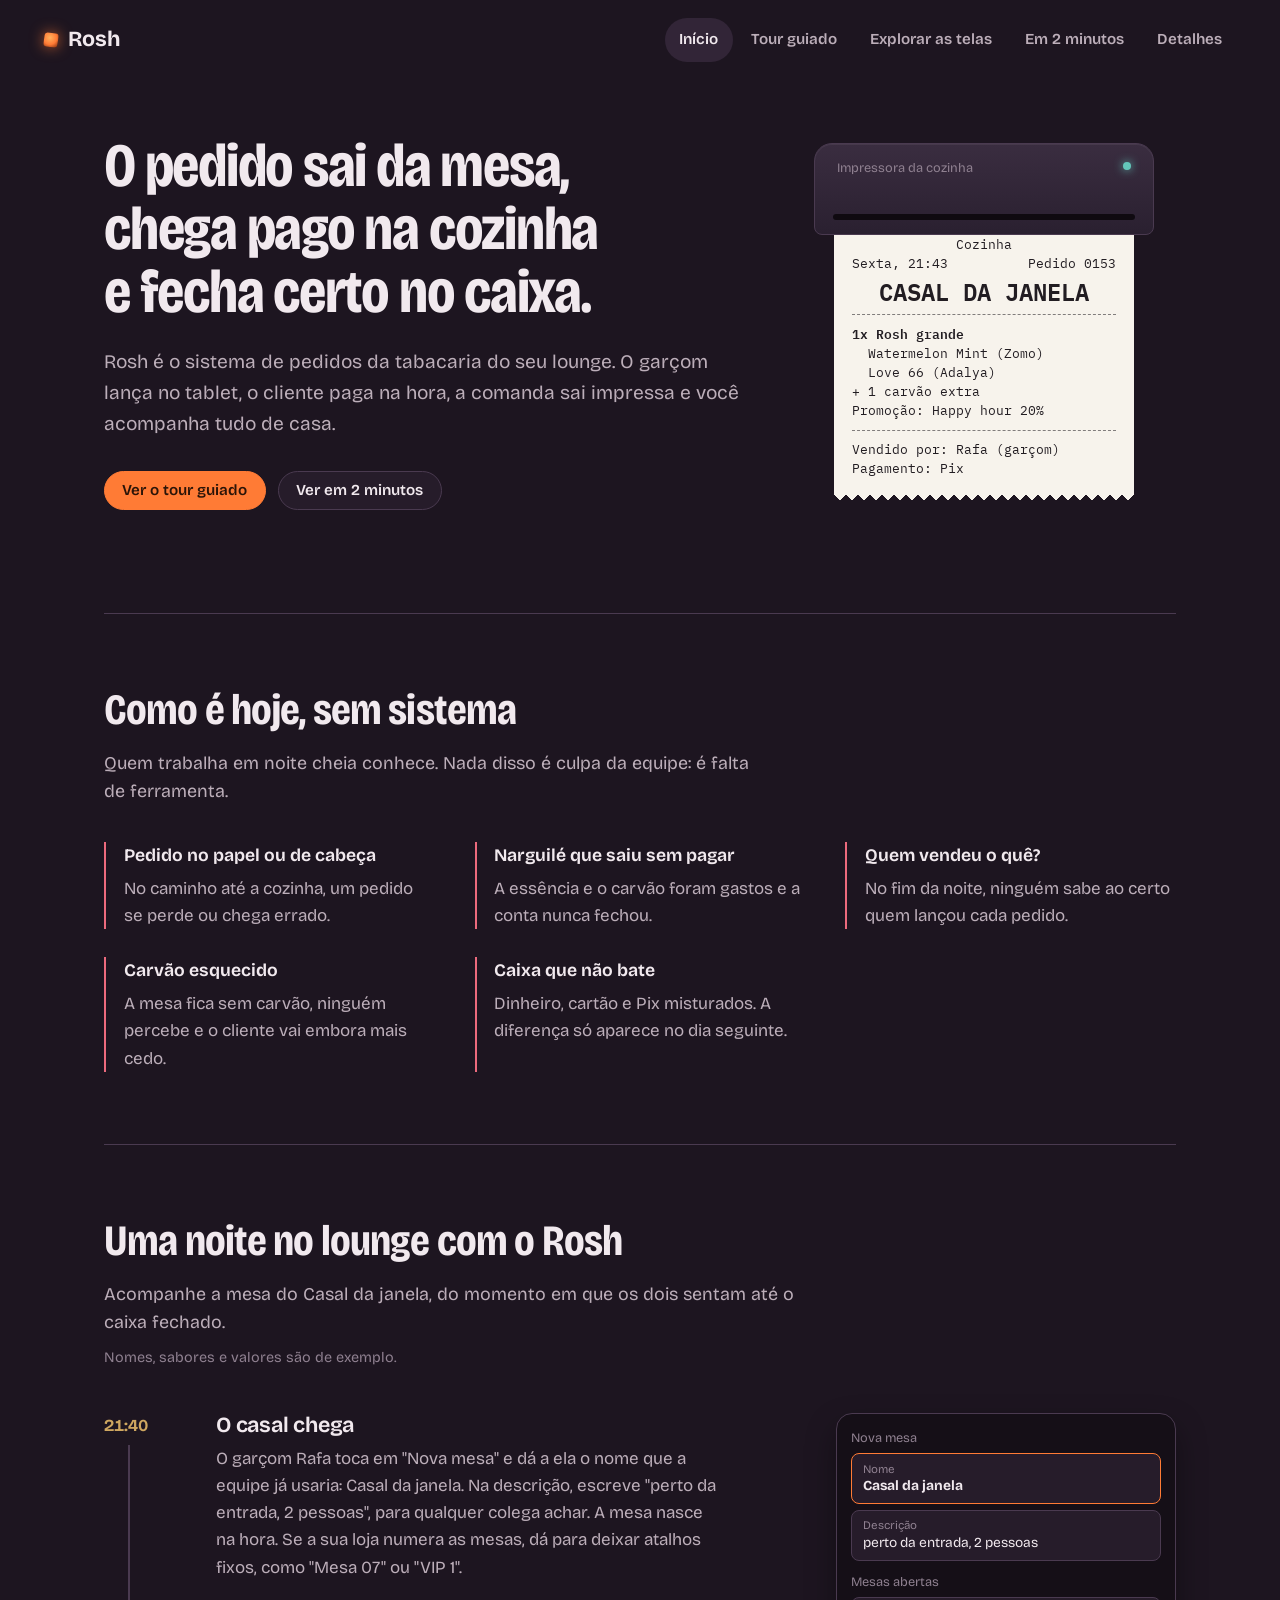
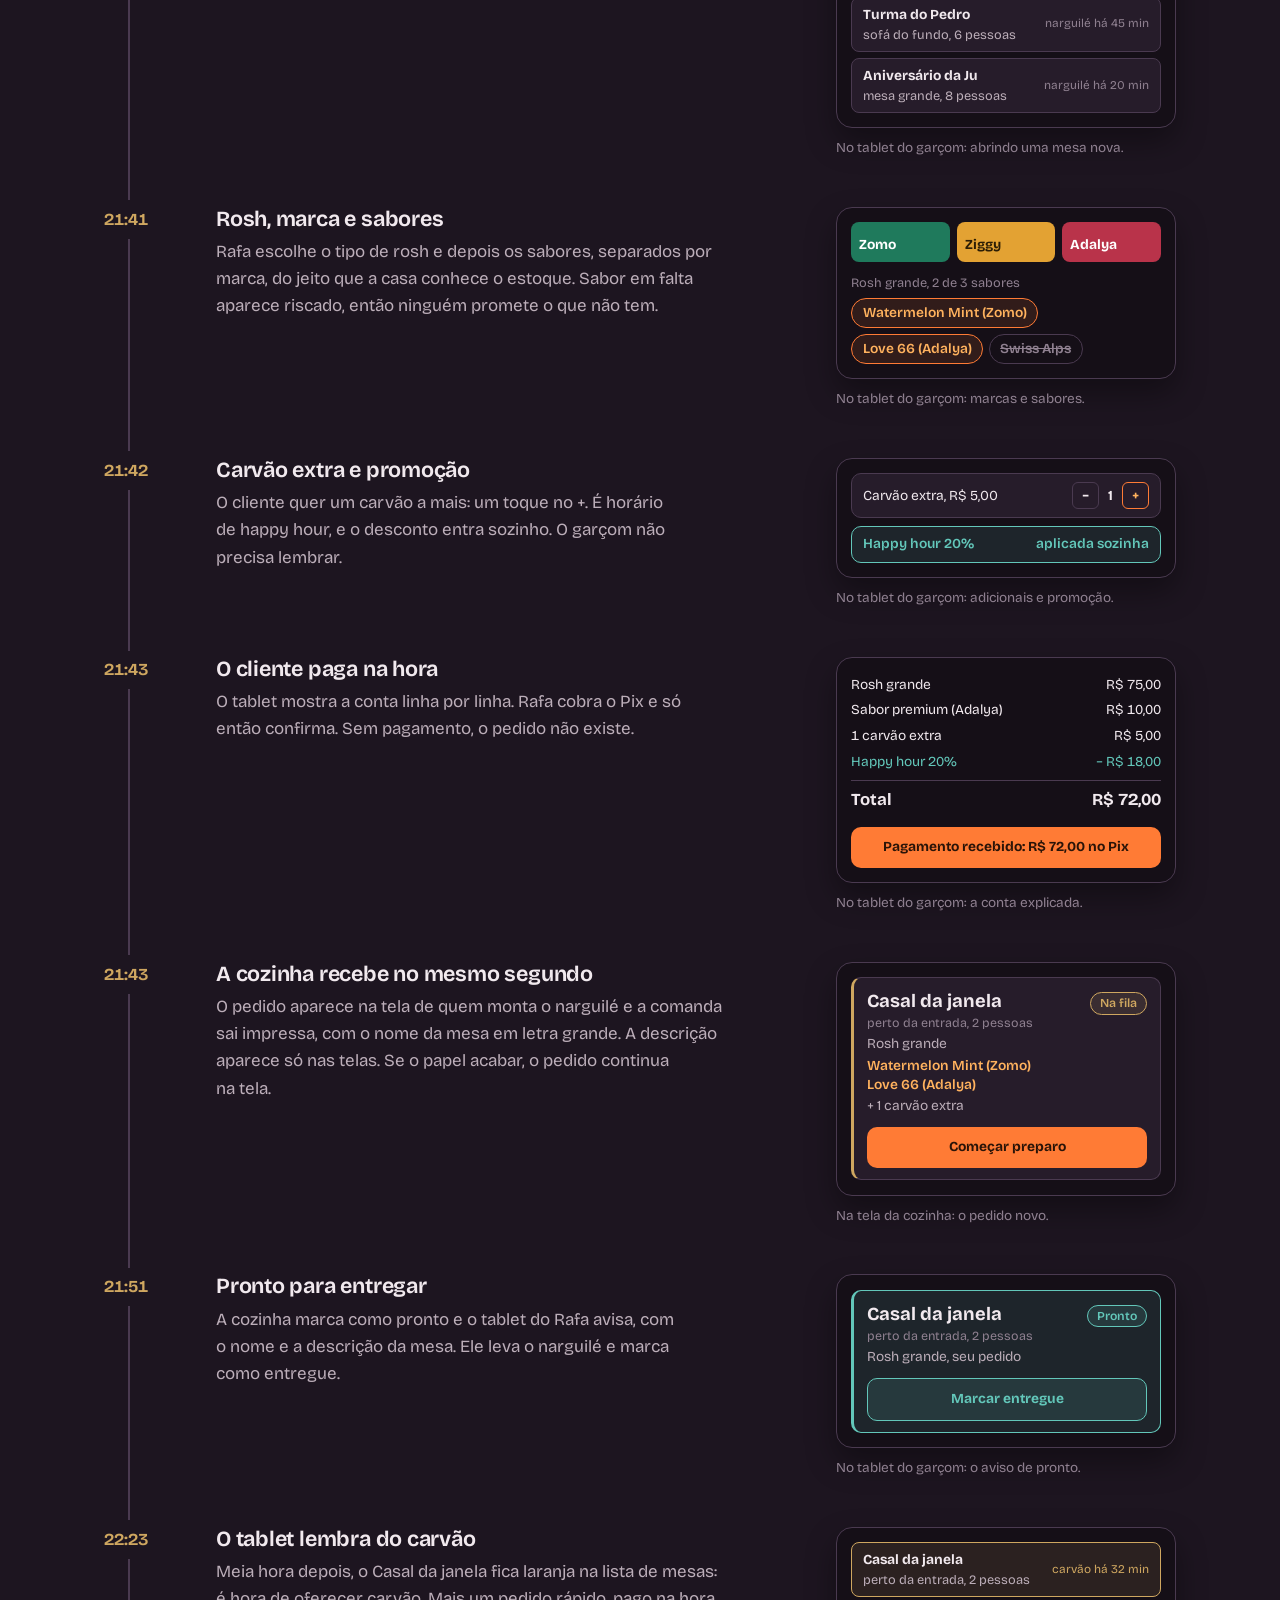
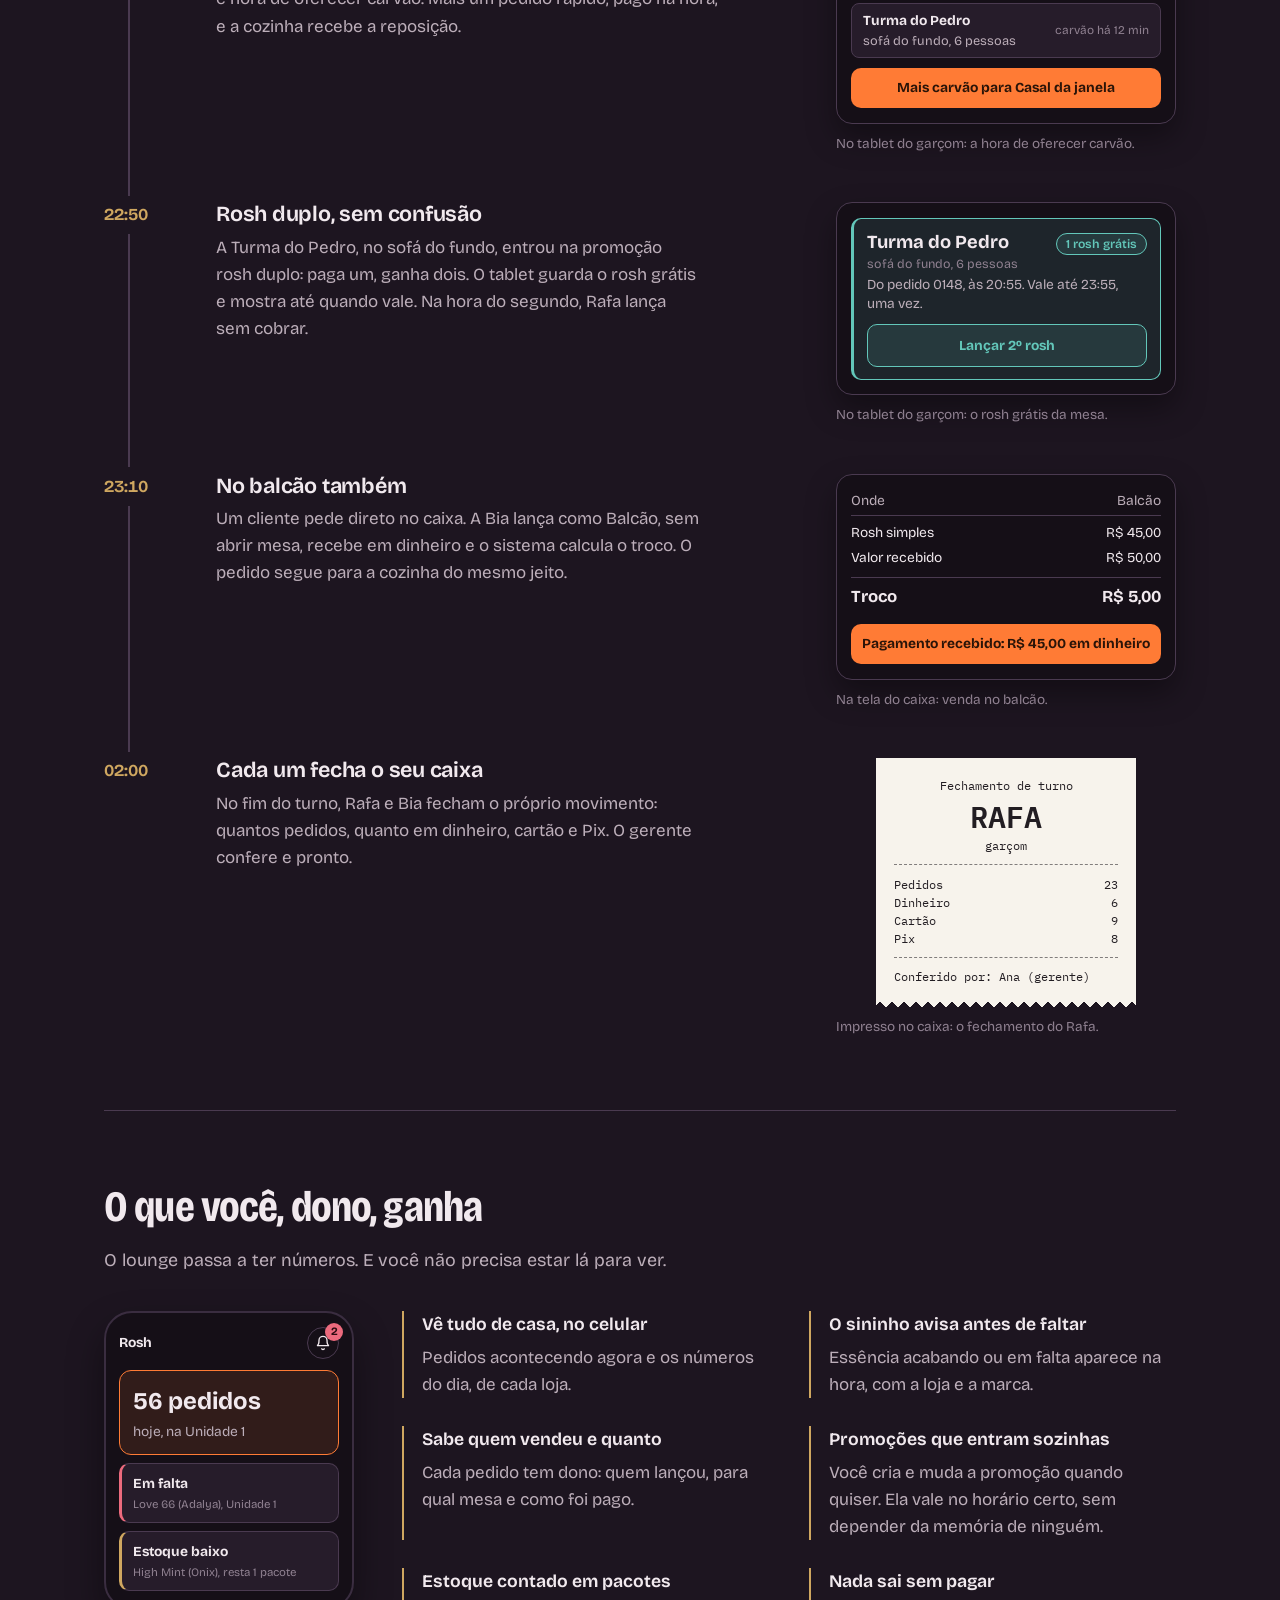
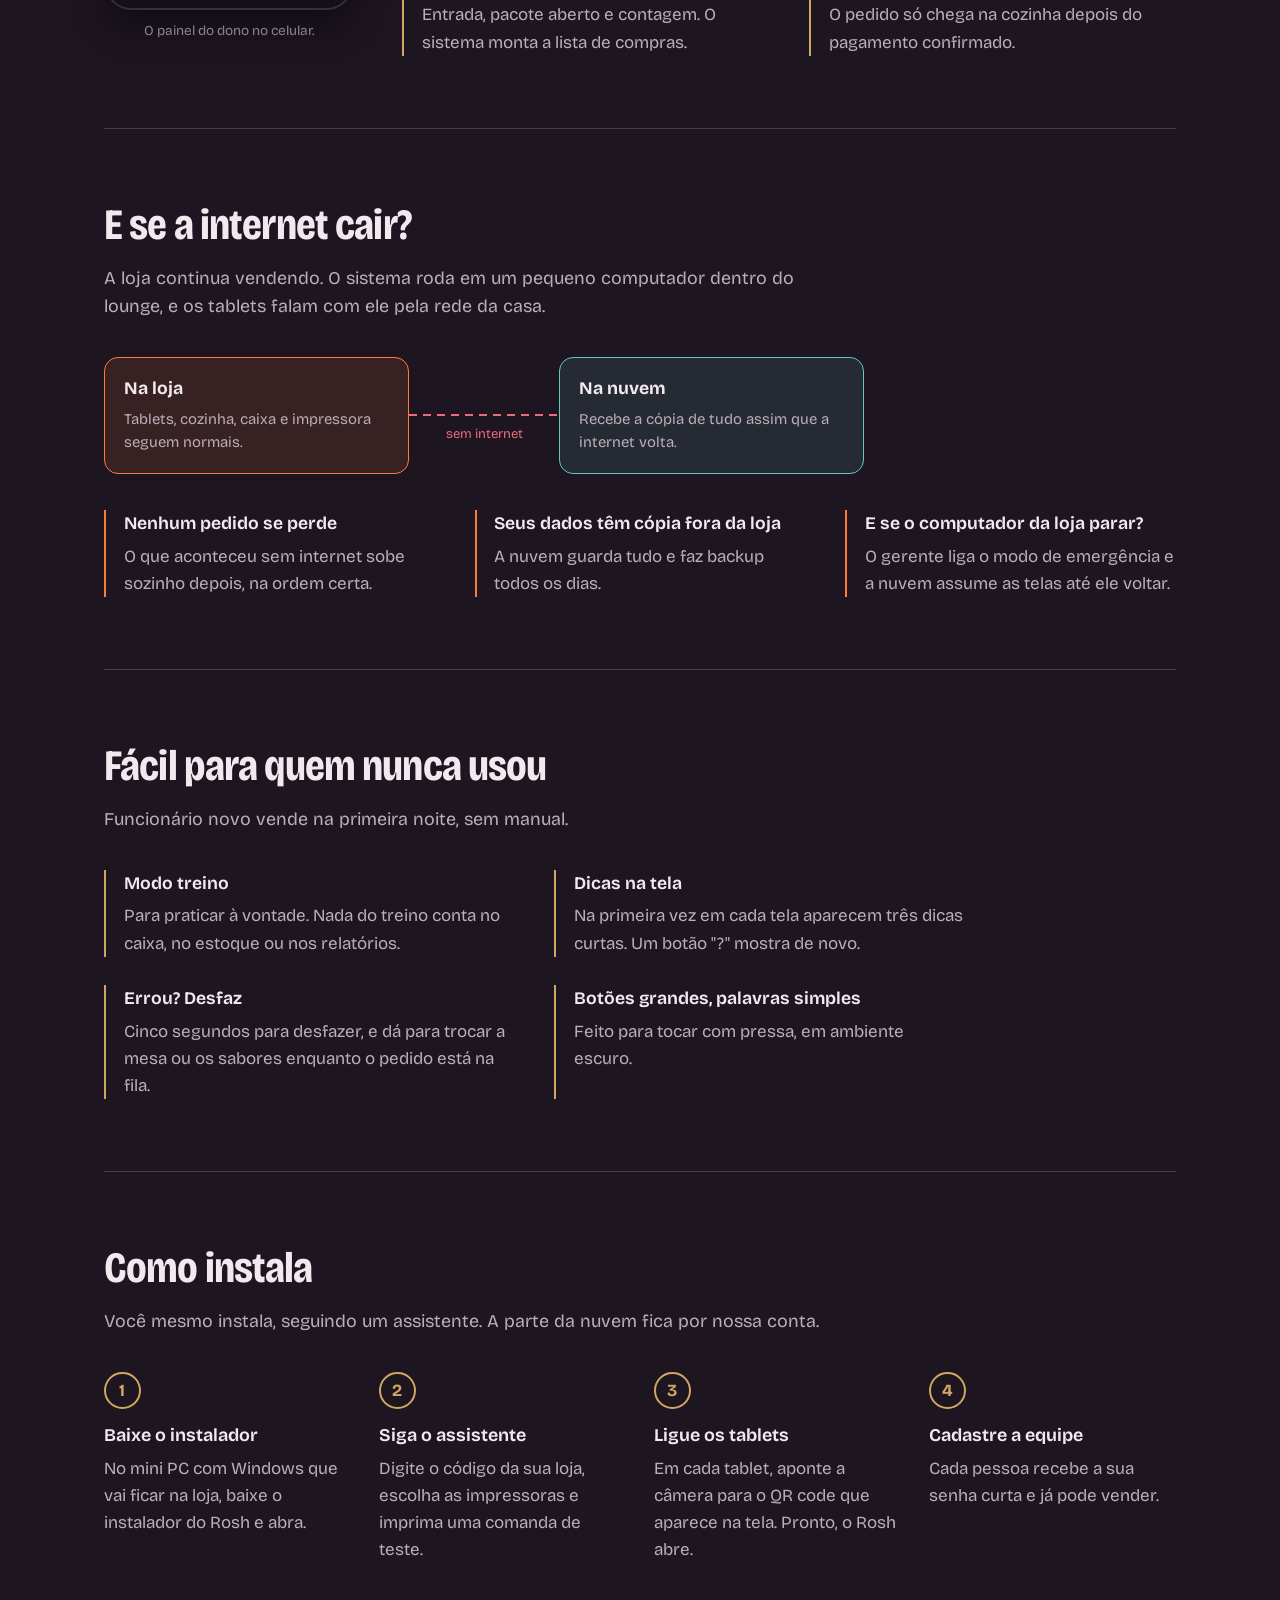
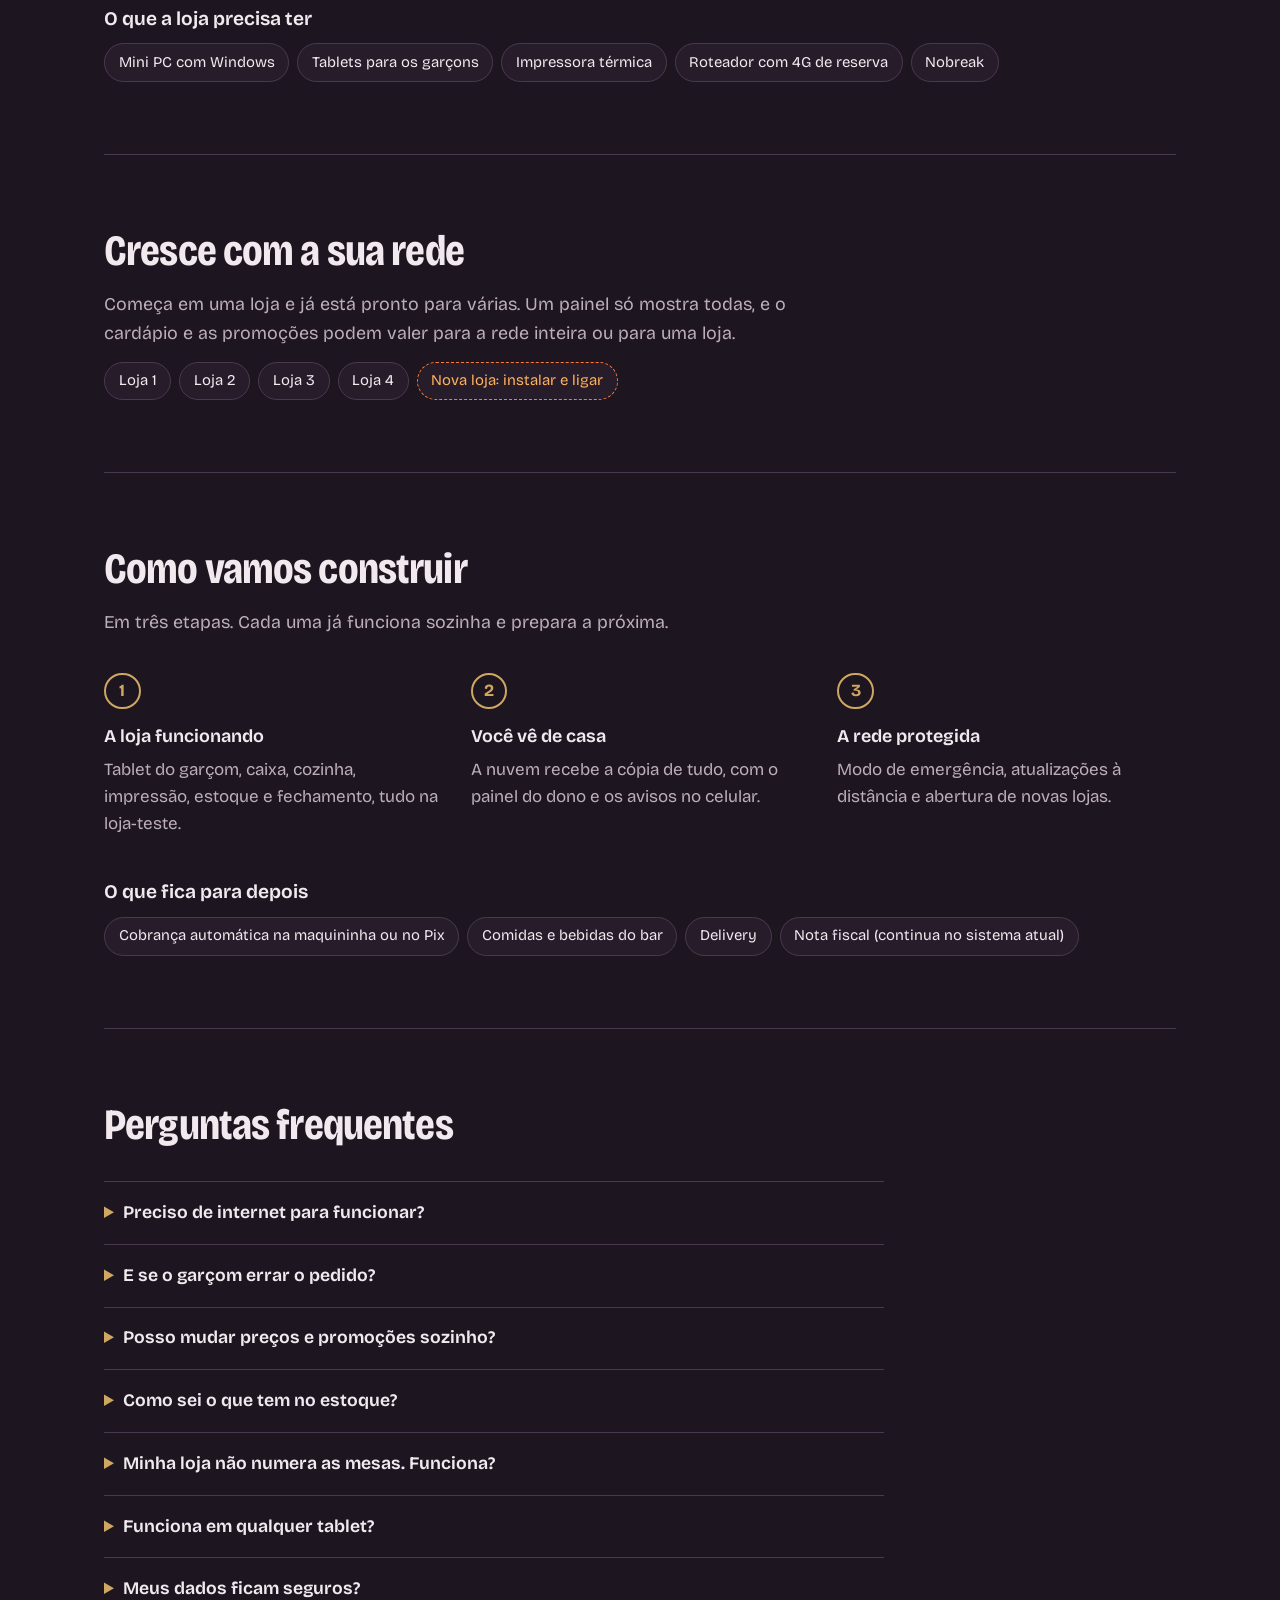
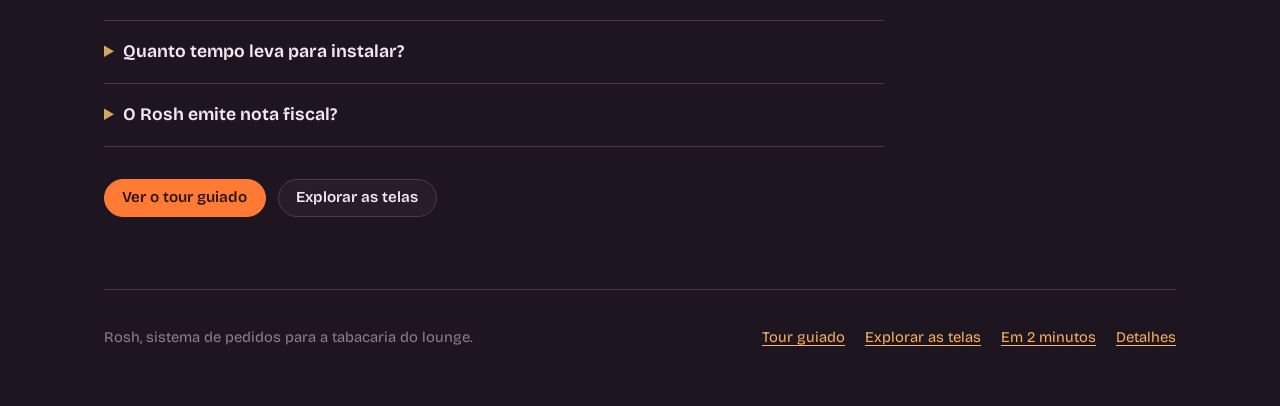
==== commit be16101a: "Mesas com nome e nova navegação" ====
--- a/index.html
+++ b/index.html
@@ -49,7 +49,7 @@
         <div class="comanda">
           <div class="comanda__centro">Cozinha</div>
           <div class="comanda__linha"><span>Sexta, 21:43</span><span>Pedido 0153</span></div>
-          <div class="comanda__mesa">MESA 07</div>
+          <div class="comanda__mesa comanda__mesa--nome">CASAL DA JANELA</div>
           <hr class="comanda__corte">
           <div><strong>1x Rosh grande</strong></div>
           <div>&nbsp;&nbsp;Watermelon Mint (Zomo)</div>
@@ -78,23 +78,23 @@
 
   <section class="parte" aria-labelledby="noite">
     <h2 class="parte__titulo" id="noite">Uma noite no lounge com o Rosh</h2>
-    <p class="parte__lide">Acompanhe a mesa 07, do momento em que o grupo senta até o caixa fechado.</p>
+    <p class="parte__lide">Acompanhe a mesa do Casal da janela, do momento em que os dois sentam até o caixa fechado.</p>
     <p class="parte__nota">Nomes, sabores e valores são de exemplo.</p>
 
     <ol class="noite">
       <li class="passo">
         <p class="passo__hora">21:40</p>
-        <div><h3 class="passo__titulo">O grupo chega</h3><p class="passo__texto">O garçom Rafa abre o tablet e vê o mapa das mesas. A 07 está livre. Um toque e o pedido começa.</p></div>
-        <figure class="tela"><div class="tela__vidro" aria-hidden="true">
-          <div class="t-mesas">
-            <div class="t-mesa"><b>05</b><small>narguilé há 20 min</small></div>
-            <div class="t-mesa"><b>06</b><small>livre</small></div>
-            <div class="t-mesa t-mesa--escolhida"><b>07</b><small>livre</small></div>
-            <div class="t-mesa"><b>08</b><small>narguilé há 8 min</small></div>
-            <div class="t-mesa"><b>09</b><small>livre</small></div>
-            <div class="t-mesa"><b>10</b><small>livre</small></div>
-          </div>
-        </div><figcaption>No tablet do garçom: o mapa de mesas.</figcaption></figure>
+        <div><h3 class="passo__titulo">O casal chega</h3><p class="passo__texto">O garçom Rafa toca em "Nova mesa" e dá a ela o nome que a equipe já usaria: Casal da janela. Na descrição, escreve "perto da entrada, 2 pessoas", para qualquer colega achar. A mesa nasce na hora. Se a sua loja numera as mesas, dá para deixar atalhos fixos, como "Mesa 07" ou "VIP 1".</p></div>
+        <figure class="tela"><div class="tela__vidro" aria-hidden="true">
+          <p class="t-rotulo">Nova mesa</p>
+          <div class="t-campo t-campo--ativo"><small>Nome</small><b>Casal da janela</b></div>
+          <div class="t-campo t-bloco"><small>Descrição</small><span>perto da entrada, 2 pessoas</span></div>
+          <p class="t-rotulo">Mesas abertas</p>
+          <div class="t-abertas">
+            <div class="t-aberta"><b>Turma do Pedro</b><span>sofá do fundo, 6 pessoas</span><small>narguilé há 45 min</small></div>
+            <div class="t-aberta"><b>Aniversário da Ju</b><span>mesa grande, 8 pessoas</span><small>narguilé há 20 min</small></div>
+          </div>
+        </div><figcaption>No tablet do garçom: abrindo uma mesa nova.</figcaption></figure>
       </li>
 
       <li class="passo">
@@ -131,10 +131,11 @@
 
       <li class="passo">
         <p class="passo__hora">21:43</p>
-        <div><h3 class="passo__titulo">A cozinha recebe no mesmo segundo</h3><p class="passo__texto">O pedido aparece na tela de quem monta o narguilé e a comanda sai impressa, com a mesa em letra grande. Se o papel acabar, o pedido continua na tela.</p></div>
+        <div><h3 class="passo__titulo">A cozinha recebe no mesmo segundo</h3><p class="passo__texto">O pedido aparece na tela de quem monta o narguilé e a comanda sai impressa, com o nome da mesa em letra grande. A descrição aparece só nas telas. Se o papel acabar, o pedido continua na tela.</p></div>
         <figure class="tela"><div class="tela__vidro" aria-hidden="true">
           <div class="t-cartao">
-            <div class="t-cartao__topo"><b>Mesa 07</b><span class="t-estado">Na fila</span></div>
+            <div class="t-cartao__topo"><b>Casal da janela</b><span class="t-estado">Na fila</span></div>
+            <p class="t-onde">perto da entrada, 2 pessoas</p>
             <p>Rosh grande</p>
             <p class="t-destaque">Watermelon Mint (Zomo)<br>Love 66 (Adalya)</p>
             <p>+ 1 carvão extra</p>
@@ -145,10 +146,11 @@
 
       <li class="passo">
         <p class="passo__hora">21:51</p>
-        <div><h3 class="passo__titulo">Pronto para entregar</h3><p class="passo__texto">A cozinha marca como pronto e o tablet do Rafa avisa. Ele leva o narguilé e marca como entregue.</p></div>
+        <div><h3 class="passo__titulo">Pronto para entregar</h3><p class="passo__texto">A cozinha marca como pronto e o tablet do Rafa avisa, com o nome e a descrição da mesa. Ele leva o narguilé e marca como entregue.</p></div>
         <figure class="tela"><div class="tela__vidro" aria-hidden="true">
           <div class="t-cartao t-cartao--vidro">
-            <div class="t-cartao__topo"><b>Mesa 07 pronta</b><span class="t-estado t-estado--vidro">Pronto</span></div>
+            <div class="t-cartao__topo"><b>Casal da janela</b><span class="t-estado t-estado--vidro">Pronto</span></div>
+            <p class="t-onde">perto da entrada, 2 pessoas</p>
             <p>Rosh grande, seu pedido</p>
             <div class="t-botao t-botao--vidro">Marcar entregue</div>
           </div>
@@ -157,23 +159,23 @@
 
       <li class="passo">
         <p class="passo__hora">22:23</p>
-        <div><h3 class="passo__titulo">O tablet lembra do carvão</h3><p class="passo__texto">Meia hora depois, a mesa 07 fica laranja no mapa: é hora de oferecer carvão. Mais um pedido rápido, pago na hora, e a cozinha recebe a reposição.</p></div>
-        <figure class="tela"><div class="tela__vidro" aria-hidden="true">
-          <div class="t-mesas">
-            <div class="t-mesa"><b>06</b><small>livre</small></div>
-            <div class="t-mesa t-mesa--carvao"><b>07</b><small>carvão há 32 min</small></div>
-            <div class="t-mesa"><b>08</b><small>narguilé há 50 min</small></div>
-          </div>
-          <div class="t-botao">Mais carvão para a mesa 07</div>
+        <div><h3 class="passo__titulo">O tablet lembra do carvão</h3><p class="passo__texto">Meia hora depois, o Casal da janela fica laranja na lista de mesas: é hora de oferecer carvão. Mais um pedido rápido, pago na hora, e a cozinha recebe a reposição.</p></div>
+        <figure class="tela"><div class="tela__vidro" aria-hidden="true">
+          <div class="t-abertas">
+            <div class="t-aberta t-aberta--carvao"><b>Casal da janela</b><span>perto da entrada, 2 pessoas</span><small>carvão há 32 min</small></div>
+            <div class="t-aberta"><b>Turma do Pedro</b><span>sofá do fundo, 6 pessoas</span><small>carvão há 12 min</small></div>
+          </div>
+          <div class="t-botao">Mais carvão para Casal da janela</div>
         </div><figcaption>No tablet do garçom: a hora de oferecer carvão.</figcaption></figure>
       </li>
 
       <li class="passo">
         <p class="passo__hora">22:50</p>
-        <div><h3 class="passo__titulo">Rosh duplo, sem confusão</h3><p class="passo__texto">A mesa 05 entrou na promoção rosh duplo: paga um, ganha dois. O tablet guarda o rosh grátis e mostra até quando vale. Na hora do segundo, Rafa lança sem cobrar.</p></div>
+        <div><h3 class="passo__titulo">Rosh duplo, sem confusão</h3><p class="passo__texto">A Turma do Pedro, no sofá do fundo, entrou na promoção rosh duplo: paga um, ganha dois. O tablet guarda o rosh grátis e mostra até quando vale. Na hora do segundo, Rafa lança sem cobrar.</p></div>
         <figure class="tela"><div class="tela__vidro" aria-hidden="true">
           <div class="t-cartao t-cartao--vidro">
-            <div class="t-cartao__topo"><b>Mesa 05</b><span class="t-estado t-estado--vidro">1 rosh grátis</span></div>
+            <div class="t-cartao__topo"><b>Turma do Pedro</b><span class="t-estado t-estado--vidro">1 rosh grátis</span></div>
+            <p class="t-onde">sofá do fundo, 6 pessoas</p>
             <p>Do pedido 0148, às 20:55. Vale até 23:55, uma vez.</p>
             <div class="t-botao t-botao--vidro">Lançar 2º rosh</div>
           </div>
@@ -182,8 +184,9 @@
 
       <li class="passo">
         <p class="passo__hora">23:10</p>
-        <div><h3 class="passo__titulo">No balcão também</h3><p class="passo__texto">Um cliente pede direto no caixa. A Bia lança, recebe em dinheiro e o sistema calcula o troco. O pedido segue para a cozinha do mesmo jeito.</p></div>
-        <figure class="tela"><div class="tela__vidro" aria-hidden="true">
+        <div><h3 class="passo__titulo">No balcão também</h3><p class="passo__texto">Um cliente pede direto no caixa. A Bia lança como Balcão, sem abrir mesa, recebe em dinheiro e o sistema calcula o troco. O pedido segue para a cozinha do mesmo jeito.</p></div>
+        <figure class="tela"><div class="tela__vidro" aria-hidden="true">
+          <div class="t-linha t-linha--onde"><span>Onde</span><span>Balcão</span></div>
           <div class="t-linha"><span>Rosh simples</span><span>R$ 45,00</span></div>
           <div class="t-linha"><span>Valor recebido</span><span>R$ 50,00</span></div>
           <div class="t-linha t-linha--total"><span>Troco</span><span>R$ 5,00</span></div>
@@ -307,6 +310,7 @@
       <details><summary>E se o garçom errar o pedido?</summary><p>Ele tem cinco segundos para desfazer. Depois disso, ainda pode trocar a mesa ou os sabores enquanto a cozinha não começou. Para cancelar um pedido pago, ele pede ao gerente pelo tablet, e o gerente aprova até pelo celular.</p></details>
       <details><summary>Posso mudar preços e promoções sozinho?</summary><p>Sim. Na tela de configuração você cria e edita marcas, sabores, tipos de rosh, adicionais e promoções. A mudança aparece na hora nos tablets.</p></details>
       <details><summary>Como sei o que tem no estoque?</summary><p>Cada essência tem a quantidade de pacotes e um mínimo. A cozinha avisa quando abre um pacote, e o sininho mostra o que está acabando. A lista de compras se monta sozinha.</p></details>
+      <details><summary>Minha loja não numera as mesas. Funciona?</summary><p>Sim. A mesa nasce na hora, com o nome que a equipe já usa, como "Casal da janela", e uma descrição curta para qualquer um achar. Quem numera as mesas pode cadastrar mesas fixas, como "Mesa 07" ou "VIP 1".</p></details>
       <details><summary>Funciona em qualquer tablet?</summary><p>Em tablets Android comuns, de 8 a 10 polegadas, com o navegador atualizado. Não precisa baixar nada em loja de aplicativos.</p></details>
       <details><summary>Meus dados ficam seguros?</summary><p>Cada pessoa entra com a própria senha curta, então ninguém vende no nome de outro. Só o gerente cancela pedido ou dá desconto fora das promoções, e tudo fica registrado. A nuvem guarda uma cópia com backup diário.</p></details>
       <details><summary>Quanto tempo leva para instalar?</summary><p>O assistente tem poucos passos. O que mais toma tempo é cadastrar o cardápio de verdade da casa: marcas, sabores, preços e a equipe. Combinamos isso juntos antes da primeira noite.</p></details>
--- a/assets/inicio.css
+++ b/assets/inicio.css
@@ -100,6 +100,11 @@
   animation: sair-papel 2.6s steps(26, end) 0.5s both;
 }
 
+/* Nome de mesa em vez de número: letra grande, mas cabendo numa linha da bobina */
+.comanda__mesa--nome {
+  font-size: 1.5rem;
+}
+
 @keyframes sair-papel {
   from {
     transform: translateY(-100%);
--- a/assets/inicio-telas.css
+++ b/assets/inicio-telas.css
@@ -31,43 +31,83 @@
   margin-top: 0.75rem;
 }
 
-/* Mapa de mesas */
-.t-mesas {
-  display: grid;
-  grid-template-columns: repeat(3, minmax(0, 1fr));
+/* Mesa nova (nome e descrição) e a lista de mesas abertas */
+.t-campo {
+  padding: 0.45rem 0.65rem;
+  border-radius: 8px;
+  border: 1px solid var(--linha);
+  background: var(--fumo-2);
+}
+
+.t-campo + .t-campo {
+  margin-top: 0.4rem;
+}
+
+.t-campo--ativo {
+  border-color: var(--brasa);
+}
+
+.t-campo small {
+  display: block;
+  font-size: 0.72rem;
+  color: var(--texto-3);
+}
+
+.t-abertas {
+  display: grid;
   gap: 0.4rem;
 }
 
-.t-mesa {
-  padding: 0.45rem 0.3rem;
+.t-aberta {
+  display: grid;
+  grid-template-columns: minmax(0, 1fr) auto;
+  gap: 0.05rem 0.75rem;
+  padding: 0.5rem 0.65rem;
   border-radius: 8px;
   border: 1px solid var(--linha);
   background: var(--fumo-2);
-  text-align: center;
-}
-
-.t-mesa b {
-  display: block;
-  font-size: 1.05rem;
-}
-
-.t-mesa small {
-  font-size: 0.72rem;
-  color: var(--texto-3);
-}
-
-.t-mesa--escolhida {
-  border-color: var(--brasa);
-  background: var(--brasa-fundo);
-}
-
-.t-mesa--carvao {
+}
+
+.t-aberta span {
+  grid-column: 1;
+  font-size: 0.8rem;
+  color: var(--texto-2);
+}
+
+.t-aberta small {
+  grid-column: 2;
+  grid-row: 1 / span 2;
+  align-self: center;
+  font-size: 0.74rem;
+  color: var(--texto-3);
+  white-space: nowrap;
+}
+
+.t-aberta--carvao {
   border-color: var(--latao);
   background: var(--latao-fundo);
 }
 
-.t-mesa--carvao small {
+.t-aberta--carvao small {
   color: var(--latao);
+}
+
+.t-abertas + .t-botao {
+  margin-top: 0.6rem;
+}
+
+/* A descrição da mesa aparece só nas telas, nunca na comanda */
+.t-cartao .t-onde {
+  margin-top: 0.05rem;
+  font-size: 0.78rem;
+  color: var(--texto-3);
+}
+
+.t-linha--onde {
+  margin-bottom: 0.3rem;
+  padding-bottom: 0.45rem;
+  border-bottom: 1px solid var(--linha);
+  color: var(--texto-2);
 }
 
 /* Marcas e sabores */
